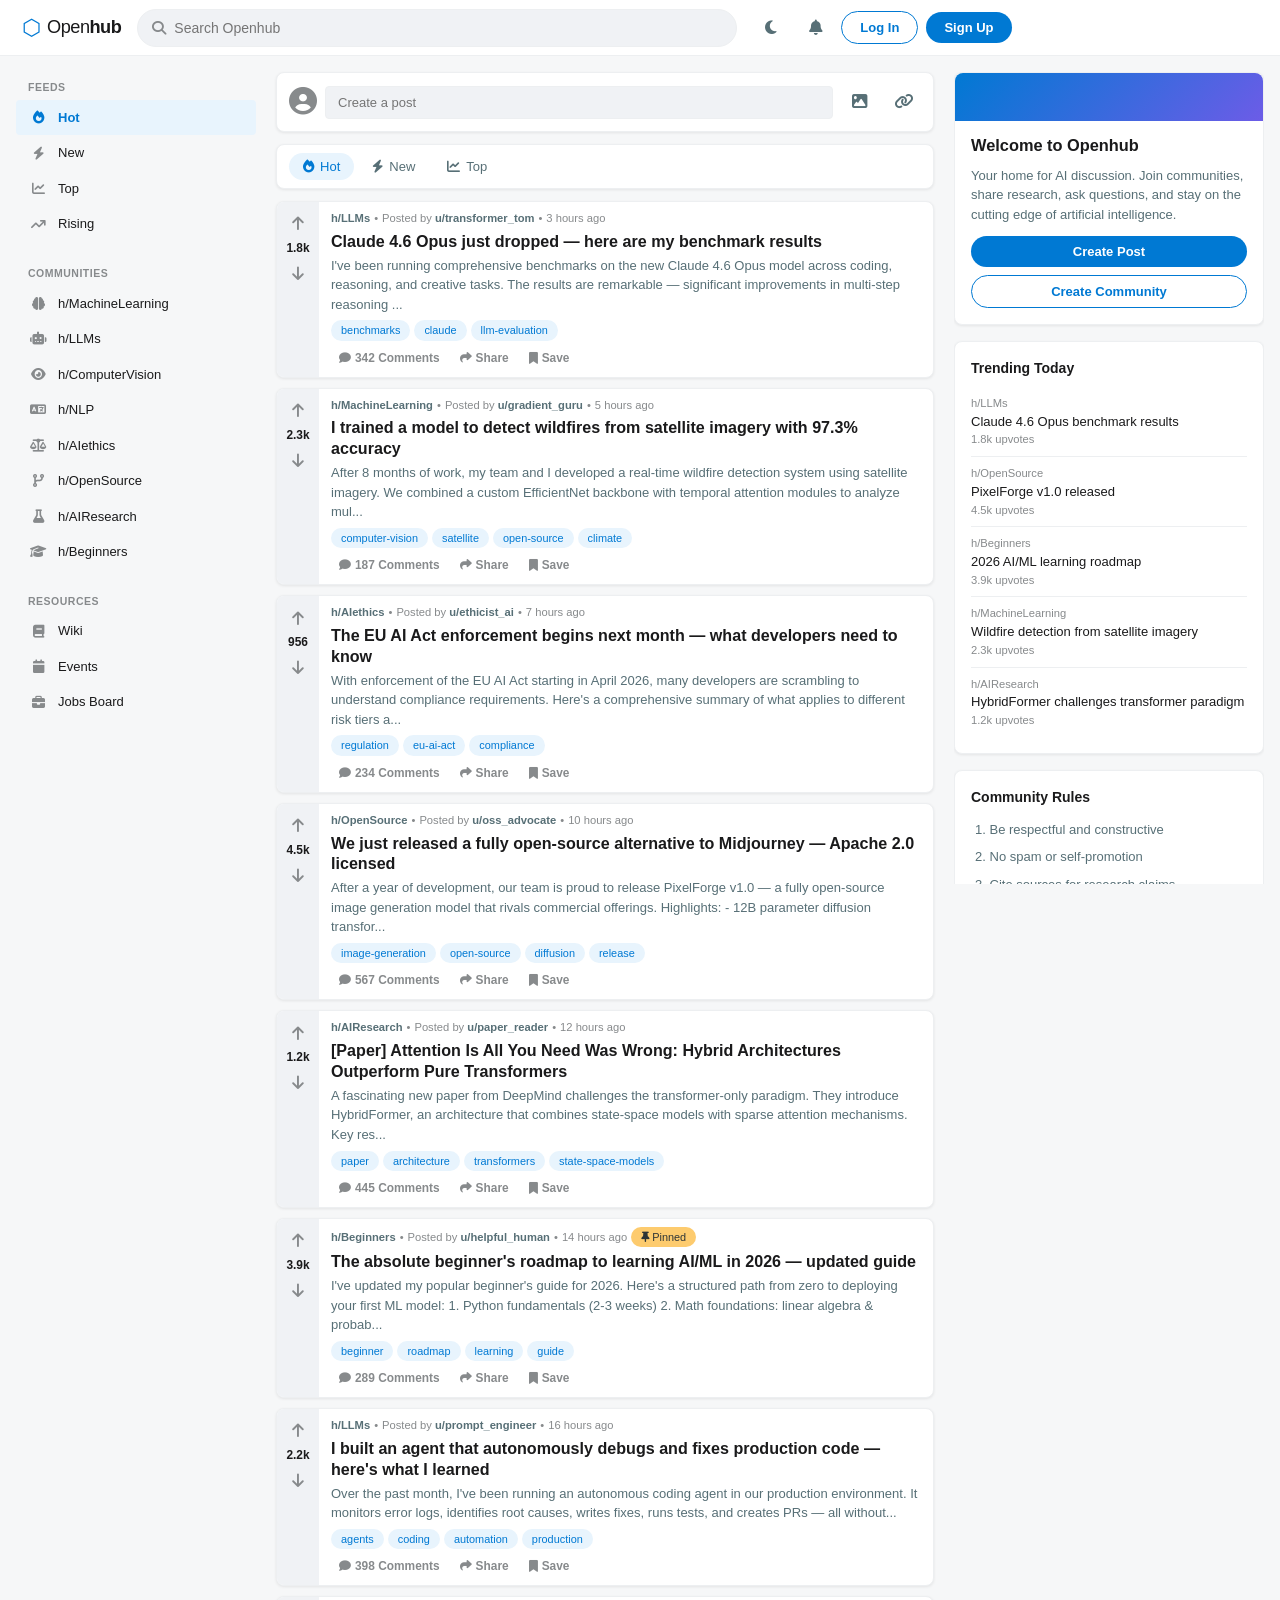
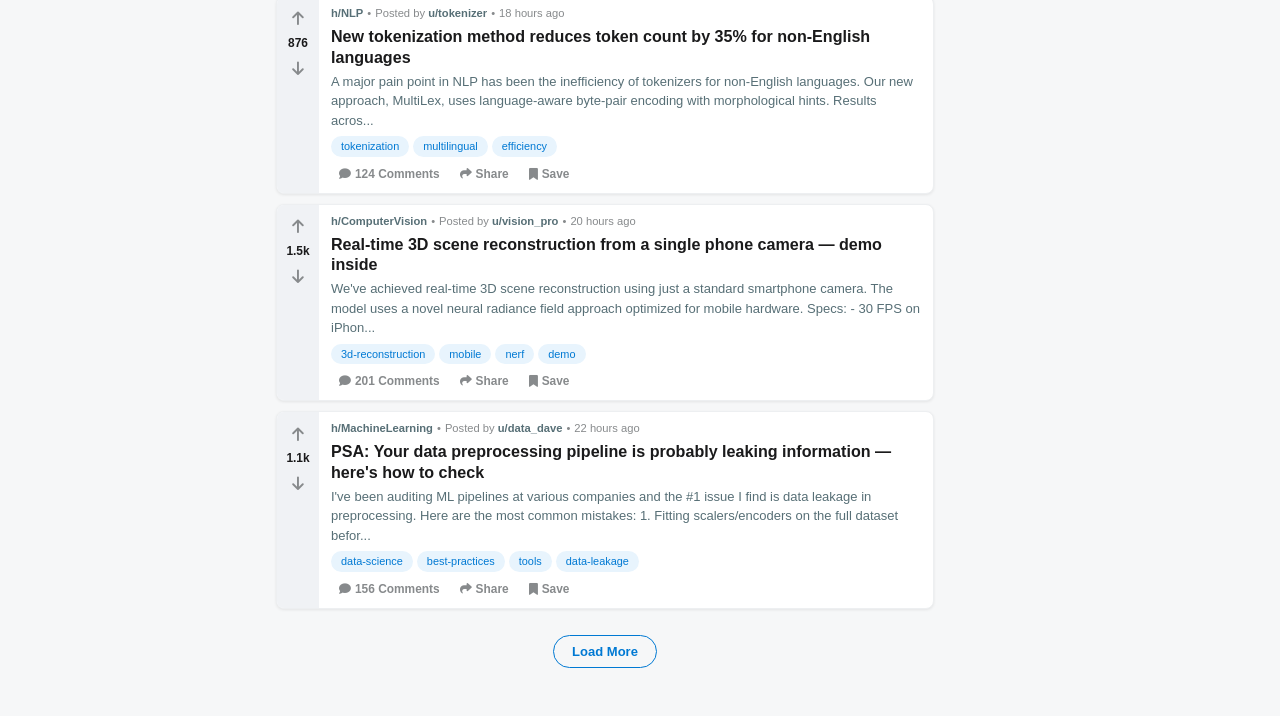
==== index.html @ ea6455d4 "Build Openhub — a Reddit-style AI community website Create a full-featured community platform with: " ====
<!DOCTYPE html>
<html lang="en">
<head>
  <meta charset="UTF-8">
  <meta name="viewport" content="width=device-width, initial-scale=1.0">
  <title>Openhub — The AI Community</title>
  <link rel="stylesheet" href="css/style.css">
  <link rel="stylesheet" href="https://cdnjs.cloudflare.com/ajax/libs/font-awesome/6.5.0/css/all.min.css">
</head>
<body>

  <!-- ============ HEADER / NAVBAR ============ -->
  <header class="navbar">
    <div class="navbar-left">
      <a href="index.html" class="logo">
        <i class="fas fa-hub"></i>
        <span class="logo-icon">⬡</span>
        <span class="logo-text">Open<strong>hub</strong></span>
      </a>
    </div>
    <div class="navbar-center">
      <div class="search-bar">
        <i class="fas fa-search"></i>
        <input type="text" id="search-input" placeholder="Search Openhub" autocomplete="off">
      </div>
    </div>
    <div class="navbar-right">
      <button class="icon-btn" id="theme-toggle" title="Toggle dark mode"><i class="fas fa-moon"></i></button>
      <button class="icon-btn" title="Notifications"><i class="fas fa-bell"></i></button>
      <button class="btn btn-outline" id="login-btn">Log In</button>
      <button class="btn btn-primary" id="signup-btn">Sign Up</button>
    </div>
    <button class="mobile-menu-btn" id="mobile-menu-btn"><i class="fas fa-bars"></i></button>
  </header>

  <!-- ============ MAIN LAYOUT ============ -->
  <main class="container">

    <!-- LEFT SIDEBAR -->
    <aside class="sidebar sidebar-left" id="sidebar-left">
      <nav class="sidebar-nav">
        <h4 class="sidebar-heading">Feeds</h4>
        <a href="#" class="sidebar-link active"><i class="fas fa-fire"></i> Hot</a>
        <a href="#" class="sidebar-link"><i class="fas fa-bolt"></i> New</a>
        <a href="#" class="sidebar-link"><i class="fas fa-chart-line"></i> Top</a>
        <a href="#" class="sidebar-link"><i class="fas fa-arrow-trend-up"></i> Rising</a>
      </nav>
      <nav class="sidebar-nav">
        <h4 class="sidebar-heading">Communities</h4>
        <a href="community.html?c=machinelearning" class="sidebar-link"><i class="fas fa-brain"></i> h/MachineLearning</a>
        <a href="community.html?c=llms" class="sidebar-link"><i class="fas fa-robot"></i> h/LLMs</a>
        <a href="community.html?c=computervision" class="sidebar-link"><i class="fas fa-eye"></i> h/ComputerVision</a>
        <a href="community.html?c=nlp" class="sidebar-link"><i class="fas fa-language"></i> h/NLP</a>
        <a href="community.html?c=ethics" class="sidebar-link"><i class="fas fa-scale-balanced"></i> h/AIethics</a>
        <a href="community.html?c=opensource" class="sidebar-link"><i class="fas fa-code-branch"></i> h/OpenSource</a>
        <a href="community.html?c=research" class="sidebar-link"><i class="fas fa-flask"></i> h/AIResearch</a>
        <a href="community.html?c=beginners" class="sidebar-link"><i class="fas fa-graduation-cap"></i> h/Beginners</a>
      </nav>
      <nav class="sidebar-nav">
        <h4 class="sidebar-heading">Resources</h4>
        <a href="#" class="sidebar-link"><i class="fas fa-book"></i> Wiki</a>
        <a href="#" class="sidebar-link"><i class="fas fa-calendar"></i> Events</a>
        <a href="#" class="sidebar-link"><i class="fas fa-briefcase"></i> Jobs Board</a>
      </nav>
    </aside>

    <!-- FEED -->
    <section class="feed" id="feed">

      <!-- Create Post Box -->
      <div class="create-post-box">
        <div class="create-post-avatar"><i class="fas fa-user-circle"></i></div>
        <input type="text" class="create-post-input" id="create-post-trigger" placeholder="Create a post" readonly>
        <button class="icon-btn"><i class="fas fa-image"></i></button>
        <button class="icon-btn"><i class="fas fa-link"></i></button>
      </div>

      <!-- Sort Bar -->
      <div class="sort-bar">
        <button class="sort-btn active" data-sort="hot"><i class="fas fa-fire"></i> Hot</button>
        <button class="sort-btn" data-sort="new"><i class="fas fa-bolt"></i> New</button>
        <button class="sort-btn" data-sort="top"><i class="fas fa-chart-line"></i> Top</button>
      </div>

      <!-- Posts are injected here by JS -->
      <div id="posts-container"></div>

      <div class="load-more">
        <button class="btn btn-outline" id="load-more-btn">Load More</button>
      </div>
    </section>

    <!-- RIGHT SIDEBAR -->
    <aside class="sidebar sidebar-right">
      <div class="card">
        <div class="card-banner"></div>
        <h3>Welcome to Openhub</h3>
        <p>Your home for AI discussion. Join communities, share research, ask questions, and stay on the cutting edge of artificial intelligence.</p>
        <button class="btn btn-primary btn-block" id="create-post-btn">Create Post</button>
        <button class="btn btn-outline btn-block" id="create-community-btn">Create Community</button>
      </div>
      <div class="card">
        <h4>Trending Today</h4>
        <ul class="trending-list" id="trending-list"></ul>
      </div>
      <div class="card">
        <h4>Community Rules</h4>
        <ol class="rules-list">
          <li>Be respectful and constructive</li>
          <li>No spam or self-promotion</li>
          <li>Cite sources for research claims</li>
          <li>Use appropriate flair/tags</li>
          <li>No misinformation</li>
        </ol>
      </div>
      <div class="footer-links">
        <a href="#">About</a><a href="#">Terms</a><a href="#">Privacy</a><a href="#">Contact</a>
        <p>&copy; 2026 Openhub</p>
      </div>
    </aside>
  </main>

  <!-- ============ CREATE POST MODAL ============ -->
  <div class="modal-overlay" id="modal-overlay">
    <div class="modal" id="create-post-modal">
      <div class="modal-header">
        <h3>Create a Post</h3>
        <button class="icon-btn modal-close" id="modal-close"><i class="fas fa-times"></i></button>
      </div>
      <div class="modal-body">
        <select id="post-community" class="input">
          <option value="">Choose a community</option>
          <option value="h/MachineLearning">h/MachineLearning</option>
          <option value="h/LLMs">h/LLMs</option>
          <option value="h/ComputerVision">h/ComputerVision</option>
          <option value="h/NLP">h/NLP</option>
          <option value="h/AIethics">h/AIethics</option>
          <option value="h/OpenSource">h/OpenSource</option>
          <option value="h/AIResearch">h/AIResearch</option>
          <option value="h/Beginners">h/Beginners</option>
        </select>
        <div class="post-type-tabs">
          <button class="tab active" data-type="text"><i class="fas fa-align-left"></i> Text</button>
          <button class="tab" data-type="link"><i class="fas fa-link"></i> Link</button>
          <button class="tab" data-type="image"><i class="fas fa-image"></i> Image</button>
        </div>
        <input type="text" class="input" id="post-title" placeholder="Title" maxlength="300">
        <textarea class="input textarea" id="post-body" placeholder="What's on your mind?"></textarea>
        <input type="text" class="input hidden" id="post-link" placeholder="URL">
        <input type="text" class="input" id="post-tags" placeholder="Tags (comma separated)">
      </div>
      <div class="modal-footer">
        <button class="btn btn-outline" id="modal-cancel">Cancel</button>
        <button class="btn btn-primary" id="modal-submit">Post</button>
      </div>
    </div>
  </div>

  <!-- ============ AUTH MODAL ============ -->
  <div class="modal-overlay" id="auth-overlay">
    <div class="modal modal-sm" id="auth-modal">
      <div class="modal-header">
        <h3 id="auth-title">Log In</h3>
        <button class="icon-btn modal-close" id="auth-close"><i class="fas fa-times"></i></button>
      </div>
      <div class="modal-body">
        <input type="text" class="input" id="auth-username" placeholder="Username">
        <input type="password" class="input" id="auth-password" placeholder="Password">
        <input type="email" class="input hidden" id="auth-email" placeholder="Email">
      </div>
      <div class="modal-footer">
        <button class="btn btn-primary btn-block" id="auth-submit">Log In</button>
        <p class="auth-switch">Don't have an account? <a href="#" id="auth-toggle">Sign Up</a></p>
      </div>
    </div>
  </div>

  <script src="js/data.js"></script>
  <script src="js/app.js"></script>
</body>
</html>
---- css/style.css ----
/* ===== CSS VARIABLES / THEME ===== */
:root {
  --bg-primary: #f6f7f8;
  --bg-secondary: #ffffff;
  --bg-tertiary: #f0f2f5;
  --text-primary: #1a1a1b;
  --text-secondary: #576f76;
  --text-muted: #878a8c;
  --border-color: #ccc;
  --border-light: #edeff1;
  --accent: #0079d3;
  --accent-hover: #005fa3;
  --accent-light: #e8f4fd;
  --upvote: #ff4500;
  --downvote: #7193ff;
  --card-shadow: 0 1px 3px rgba(0,0,0,0.08);
  --radius: 8px;
  --radius-sm: 4px;
  --navbar-height: 56px;
  --sidebar-width: 240px;
  --font: -apple-system, BlinkMacSystemFont, 'Segoe UI', Roboto, Oxygen, sans-serif;
}

[data-theme="dark"] {
  --bg-primary: #1a1a1b;
  --bg-secondary: #272729;
  --bg-tertiary: #333;
  --text-primary: #d7dadc;
  --text-secondary: #818384;
  --text-muted: #6a6d6f;
  --border-color: #474748;
  --border-light: #343536;
  --accent: #4fbcff;
  --accent-hover: #3aa8f0;
  --accent-light: #1a3a4f;
  --card-shadow: 0 1px 3px rgba(0,0,0,0.3);
}

/* ===== RESET & BASE ===== */
*, *::before, *::after { box-sizing: border-box; margin: 0; padding: 0; }

html { font-size: 14px; scroll-behavior: smooth; }

body {
  font-family: var(--font);
  background: var(--bg-primary);
  color: var(--text-primary);
  line-height: 1.5;
  min-height: 100vh;
}

a { color: var(--accent); text-decoration: none; }
a:hover { text-decoration: underline; }

ul, ol { list-style-position: inside; }
img { max-width: 100%; }

.hidden { display: none !important; }

/* ===== NAVBAR ===== */
.navbar {
  position: fixed;
  top: 0;
  left: 0;
  right: 0;
  height: var(--navbar-height);
  background: var(--bg-secondary);
  border-bottom: 1px solid var(--border-light);
  display: flex;
  align-items: center;
  padding: 0 16px;
  gap: 16px;
  z-index: 100;
}

.navbar-left { flex-shrink: 0; }

.logo {
  display: flex;
  align-items: center;
  gap: 6px;
  font-size: 1.3rem;
  color: var(--text-primary);
  text-decoration: none;
}
.logo:hover { text-decoration: none; }
.logo-icon { font-size: 1.6rem; color: var(--accent); }
.logo-text { letter-spacing: -0.5px; }

.navbar-center { flex: 1; max-width: 600px; }

.search-bar {
  display: flex;
  align-items: center;
  background: var(--bg-tertiary);
  border: 1px solid var(--border-light);
  border-radius: 20px;
  padding: 0 14px;
  height: 38px;
  transition: border-color 0.2s;
}
.search-bar:focus-within { border-color: var(--accent); }
.search-bar i { color: var(--text-muted); margin-right: 8px; }
.search-bar input {
  flex: 1;
  border: none;
  background: transparent;
  font-size: 1rem;
  color: var(--text-primary);
  outline: none;
}

.navbar-right {
  display: flex;
  align-items: center;
  gap: 8px;
  flex-shrink: 0;
}

.mobile-menu-btn {
  display: none;
  background: none;
  border: none;
  font-size: 1.4rem;
  color: var(--text-primary);
  cursor: pointer;
}

/* ===== BUTTONS ===== */
.btn {
  display: inline-flex;
  align-items: center;
  justify-content: center;
  gap: 6px;
  padding: 8px 18px;
  border-radius: 20px;
  font-size: 0.93rem;
  font-weight: 600;
  cursor: pointer;
  border: none;
  transition: all 0.15s;
}
.btn-primary { background: var(--accent); color: #fff; }
.btn-primary:hover { background: var(--accent-hover); }
.btn-outline {
  background: transparent;
  color: var(--accent);
  border: 1px solid var(--accent);
}
.btn-outline:hover { background: var(--accent-light); }
.btn-block { width: 100%; margin-top: 8px; }

.icon-btn {
  width: 36px;
  height: 36px;
  border-radius: 50%;
  border: none;
  background: transparent;
  color: var(--text-secondary);
  font-size: 1.1rem;
  cursor: pointer;
  display: inline-flex;
  align-items: center;
  justify-content: center;
  transition: background 0.15s;
}
.icon-btn:hover { background: var(--bg-tertiary); }

/* ===== LAYOUT ===== */
.container {
  display: grid;
  grid-template-columns: var(--sidebar-width) 1fr 310px;
  gap: 20px;
  max-width: 1280px;
  margin: calc(var(--navbar-height) + 16px) auto 32px;
  padding: 0 16px;
}

.container-post {
  grid-template-columns: 1fr 310px;
}

/* ===== SIDEBAR ===== */
.sidebar {
  position: sticky;
  top: calc(var(--navbar-height) + 16px);
  height: fit-content;
  max-height: calc(100vh - var(--navbar-height) - 32px);
  overflow-y: auto;
}

.sidebar-nav { margin-bottom: 16px; }
.sidebar-heading {
  font-size: 0.75rem;
  text-transform: uppercase;
  letter-spacing: 0.5px;
  color: var(--text-muted);
  padding: 8px 12px 4px;
}

.sidebar-link {
  display: flex;
  align-items: center;
  gap: 10px;
  padding: 8px 12px;
  color: var(--text-primary);
  border-radius: var(--radius-sm);
  font-size: 0.93rem;
  transition: background 0.15s;
}
.sidebar-link:hover { background: var(--bg-tertiary); text-decoration: none; }
.sidebar-link.active { background: var(--accent-light); color: var(--accent); font-weight: 600; }
.sidebar-link i { width: 20px; text-align: center; color: var(--text-muted); }
.sidebar-link.active i { color: var(--accent); }

/* ===== CARDS ===== */
.card {
  background: var(--bg-secondary);
  border: 1px solid var(--border-light);
  border-radius: var(--radius);
  padding: 16px;
  margin-bottom: 16px;
  box-shadow: var(--card-shadow);
}
.card h3, .card h4 { margin-bottom: 8px; }
.card p { color: var(--text-secondary); font-size: 0.93rem; margin-bottom: 4px; }

.card-banner {
  height: 48px;
  background: linear-gradient(135deg, var(--accent), #6c5ce7);
  border-radius: var(--radius) var(--radius) 0 0;
  margin: -16px -16px 12px;
}

/* ===== TRENDING ===== */
.trending-list { list-style: none; }
.trending-list li {
  padding: 8px 0;
  border-bottom: 1px solid var(--border-light);
  font-size: 0.93rem;
}
.trending-list li:last-child { border-bottom: none; }
.trending-list .trending-community { font-size: 0.8rem; color: var(--text-muted); }
.trending-list .trending-title { color: var(--text-primary); font-weight: 500; }

/* ===== RULES ===== */
.rules-list { padding-left: 4px; }
.rules-list li { padding: 4px 0; font-size: 0.93rem; color: var(--text-secondary); }

/* ===== FOOTER LINKS ===== */
.footer-links { text-align: center; padding: 12px; }
.footer-links a {
  color: var(--text-muted);
  font-size: 0.8rem;
  margin: 0 6px;
}
.footer-links p { color: var(--text-muted); font-size: 0.75rem; margin-top: 8px; }

/* ===== CREATE POST BOX ===== */
.create-post-box {
  display: flex;
  align-items: center;
  gap: 8px;
  background: var(--bg-secondary);
  border: 1px solid var(--border-light);
  border-radius: var(--radius);
  padding: 8px 12px;
  margin-bottom: 12px;
  box-shadow: var(--card-shadow);
}
.create-post-avatar { font-size: 2rem; color: var(--text-muted); }
.create-post-input {
  flex: 1;
  border: 1px solid var(--border-light);
  border-radius: var(--radius-sm);
  padding: 8px 12px;
  font-size: 0.93rem;
  background: var(--bg-tertiary);
  color: var(--text-primary);
  cursor: pointer;
  outline: none;
}
.create-post-input:hover { border-color: var(--accent); }

/* ===== SORT BAR ===== */
.sort-bar {
  display: flex;
  gap: 4px;
  background: var(--bg-secondary);
  border: 1px solid var(--border-light);
  border-radius: var(--radius);
  padding: 8px 12px;
  margin-bottom: 12px;
  box-shadow: var(--card-shadow);
}
.sort-btn {
  padding: 6px 14px;
  border-radius: 20px;
  border: none;
  background: transparent;
  color: var(--text-secondary);
  font-size: 0.93rem;
  font-weight: 500;
  cursor: pointer;
  display: flex;
  align-items: center;
  gap: 6px;
  transition: all 0.15s;
}
.sort-btn:hover { background: var(--bg-tertiary); }
.sort-btn.active { background: var(--accent-light); color: var(--accent); }

/* ===== POST CARD ===== */
.post-card {
  display: flex;
  background: var(--bg-secondary);
  border: 1px solid var(--border-light);
  border-radius: var(--radius);
  margin-bottom: 10px;
  box-shadow: var(--card-shadow);
  transition: border-color 0.15s;
  overflow: hidden;
}
.post-card:hover { border-color: var(--text-muted); }

.vote-column {
  display: flex;
  flex-direction: column;
  align-items: center;
  padding: 8px 4px;
  background: var(--bg-tertiary);
  min-width: 42px;
  gap: 2px;
}
.vote-btn {
  width: 28px;
  height: 28px;
  border-radius: 4px;
  border: none;
  background: transparent;
  color: var(--text-muted);
  font-size: 1.1rem;
  cursor: pointer;
  display: flex;
  align-items: center;
  justify-content: center;
  transition: all 0.15s;
}
.vote-btn:hover { background: var(--bg-secondary); }
.vote-btn.upvoted { color: var(--upvote); }
.vote-btn.downvoted { color: var(--downvote); }
.vote-count { font-size: 0.85rem; font-weight: 700; }

.post-content {
  flex: 1;
  padding: 8px 12px;
  min-width: 0;
}

.post-meta {
  display: flex;
  align-items: center;
  gap: 4px;
  font-size: 0.8rem;
  color: var(--text-muted);
  flex-wrap: wrap;
}
.post-meta a { color: var(--text-secondary); font-weight: 600; }
.post-meta a:hover { text-decoration: underline; }

.post-title {
  font-size: 1.15rem;
  font-weight: 600;
  margin: 4px 0;
  color: var(--text-primary);
  line-height: 1.3;
}
.post-title a { color: inherit; }
.post-title a:hover { color: var(--accent); text-decoration: none; }

.post-body-preview {
  font-size: 0.93rem;
  color: var(--text-secondary);
  max-height: 4.5em;
  overflow: hidden;
  margin-bottom: 4px;
}

.post-tags { display: flex; gap: 4px; flex-wrap: wrap; margin: 6px 0; }
.tag {
  background: var(--accent-light);
  color: var(--accent);
  padding: 2px 10px;
  border-radius: 12px;
  font-size: 0.78rem;
  font-weight: 500;
}

.post-actions {
  display: flex;
  gap: 4px;
  margin-top: 4px;
}
.action-btn {
  display: flex;
  align-items: center;
  gap: 4px;
  padding: 4px 8px;
  border-radius: var(--radius-sm);
  border: none;
  background: transparent;
  color: var(--text-muted);
  font-size: 0.85rem;
  font-weight: 600;
  cursor: pointer;
  transition: background 0.15s;
}
.action-btn:hover { background: var(--bg-tertiary); }

/* ===== COMMUNITY BANNER ===== */
.community-banner {
  border-radius: var(--radius);
  overflow: hidden;
  margin-bottom: 12px;
  background: var(--bg-secondary);
  border: 1px solid var(--border-light);
}
.community-banner-bg {
  height: 80px;
  background: linear-gradient(135deg, #0079d3, #6c5ce7, #e84393);
}
.community-banner-info {
  display: flex;
  align-items: center;
  gap: 16px;
  padding: 12px 16px;
}
.community-icon {
  width: 64px;
  height: 64px;
  border-radius: 50%;
  background: var(--accent);
  color: #fff;
  display: flex;
  align-items: center;
  justify-content: center;
  font-size: 1.8rem;
  margin-top: -32px;
  border: 4px solid var(--bg-secondary);
}
.community-banner-info h1 { font-size: 1.5rem; }
.community-banner-info p { color: var(--text-muted); font-size: 0.93rem; }

.community-stats {
  display: flex;
  gap: 24px;
  margin: 12px 0 8px;
}
.stat { text-align: center; }
.stat strong { display: block; font-size: 1.1rem; }
.stat span { font-size: 0.8rem; color: var(--text-muted); }
.community-created { font-size: 0.8rem; color: var(--text-muted); margin-top: 8px; }

.mod-list { list-style: none; }
.mod-list li {
  padding: 4px 0;
  font-size: 0.93rem;
  color: var(--text-secondary);
  display: flex;
  align-items: center;
  gap: 6px;
}
.mod-list i { color: var(--accent); font-size: 0.8rem; }

/* ===== POST DETAIL ===== */
.post-detail {
  background: var(--bg-secondary);
  border: 1px solid var(--border-light);
  border-radius: var(--radius);
  padding: 16px;
  margin-bottom: 16px;
  box-shadow: var(--card-shadow);
}
.post-detail .post-title { font-size: 1.5rem; margin: 8px 0; }
.post-detail .post-body-full {
  font-size: 1rem;
  color: var(--text-primary);
  line-height: 1.7;
  margin: 12px 0;
}
.post-detail .vote-row {
  display: flex;
  align-items: center;
  gap: 8px;
  margin: 12px 0;
}

/* ===== COMMENTS ===== */
.comments-section {
  background: var(--bg-secondary);
  border: 1px solid var(--border-light);
  border-radius: var(--radius);
  padding: 16px;
  box-shadow: var(--card-shadow);
}
.comments-section h3 { margin-bottom: 12px; }

.comment-form { margin-bottom: 16px; }
.comment-form textarea { width: 100%; min-height: 80px; margin-bottom: 8px; }
.comment-sort {
  display: flex;
  align-items: center;
  gap: 8px;
  margin-bottom: 16px;
  font-size: 0.85rem;
  color: var(--text-muted);
}

.comment {
  border-left: 2px solid var(--border-light);
  padding-left: 16px;
  margin-bottom: 16px;
  margin-left: 0;
}
.comment.nested { margin-left: 20px; }

.comment-header {
  display: flex;
  align-items: center;
  gap: 8px;
  font-size: 0.85rem;
  margin-bottom: 4px;
}
.comment-author { font-weight: 600; color: var(--text-primary); }
.comment-time { color: var(--text-muted); }
.comment-body { font-size: 0.93rem; margin-bottom: 6px; color: var(--text-primary); }
.comment-actions {
  display: flex;
  gap: 12px;
  font-size: 0.8rem;
}
.comment-actions button {
  background: none;
  border: none;
  color: var(--text-muted);
  cursor: pointer;
  font-weight: 600;
  font-size: 0.8rem;
}
.comment-actions button:hover { color: var(--accent); }

/* ===== INPUTS ===== */
.input {
  width: 100%;
  padding: 10px 12px;
  border: 1px solid var(--border-light);
  border-radius: var(--radius-sm);
  font-size: 0.93rem;
  background: var(--bg-tertiary);
  color: var(--text-primary);
  outline: none;
  margin-bottom: 10px;
  transition: border-color 0.2s;
  font-family: var(--font);
}
.input:focus { border-color: var(--accent); }
.input-sm { width: auto; padding: 4px 8px; margin-bottom: 0; }
.textarea { min-height: 100px; resize: vertical; }

select.input { cursor: pointer; }

/* ===== MODAL ===== */
.modal-overlay {
  position: fixed;
  inset: 0;
  background: rgba(0,0,0,0.5);
  display: none;
  align-items: center;
  justify-content: center;
  z-index: 200;
}
.modal-overlay.active { display: flex; }

.modal {
  background: var(--bg-secondary);
  border-radius: var(--radius);
  width: 100%;
  max-width: 580px;
  max-height: 90vh;
  overflow-y: auto;
  box-shadow: 0 8px 32px rgba(0,0,0,0.2);
}
.modal-sm { max-width: 400px; }

.modal-header {
  display: flex;
  align-items: center;
  justify-content: space-between;
  padding: 16px 20px;
  border-bottom: 1px solid var(--border-light);
}
.modal-body { padding: 20px; }
.modal-footer {
  padding: 12px 20px;
  border-top: 1px solid var(--border-light);
  display: flex;
  align-items: center;
  justify-content: flex-end;
  gap: 8px;
  flex-wrap: wrap;
}

.auth-switch { font-size: 0.85rem; color: var(--text-muted); width: 100%; text-align: center; margin-top: 8px; }

/* POST TYPE TABS */
.post-type-tabs {
  display: flex;
  border: 1px solid var(--border-light);
  border-radius: var(--radius-sm);
  overflow: hidden;
  margin-bottom: 10px;
}
.tab {
  flex: 1;
  padding: 10px;
  border: none;
  background: var(--bg-tertiary);
  color: var(--text-secondary);
  font-size: 0.93rem;
  font-weight: 500;
  cursor: pointer;
  display: flex;
  align-items: center;
  justify-content: center;
  gap: 6px;
  transition: all 0.15s;
}
.tab:hover { background: var(--bg-primary); }
.tab.active { background: var(--bg-secondary); color: var(--accent); border-bottom: 2px solid var(--accent); }

/* ===== LOAD MORE ===== */
.load-more { text-align: center; padding: 16px 0; }

/* ===== RESPONSIVE ===== */
@media (max-width: 1024px) {
  .container { grid-template-columns: 1fr 280px; }
  .sidebar-left { display: none; }
  .sidebar-left.open { display: block; position: fixed; top: var(--navbar-height); left: 0; width: var(--sidebar-width); background: var(--bg-secondary); z-index: 90; height: calc(100vh - var(--navbar-height)); padding: 16px; border-right: 1px solid var(--border-light); box-shadow: 4px 0 10px rgba(0,0,0,0.1); }
}

@media (max-width: 768px) {
  .container { grid-template-columns: 1fr; }
  .container-post { grid-template-columns: 1fr; }
  .sidebar-right { display: none; }
  .navbar-right { display: none; }
  .mobile-menu-btn { display: block; margin-left: auto; }
  .navbar-center { display: none; }
}

@media (max-width: 480px) {
  .post-card { border-radius: 0; margin-left: -16px; margin-right: -16px; }
  .post-title { font-size: 1rem; }
}
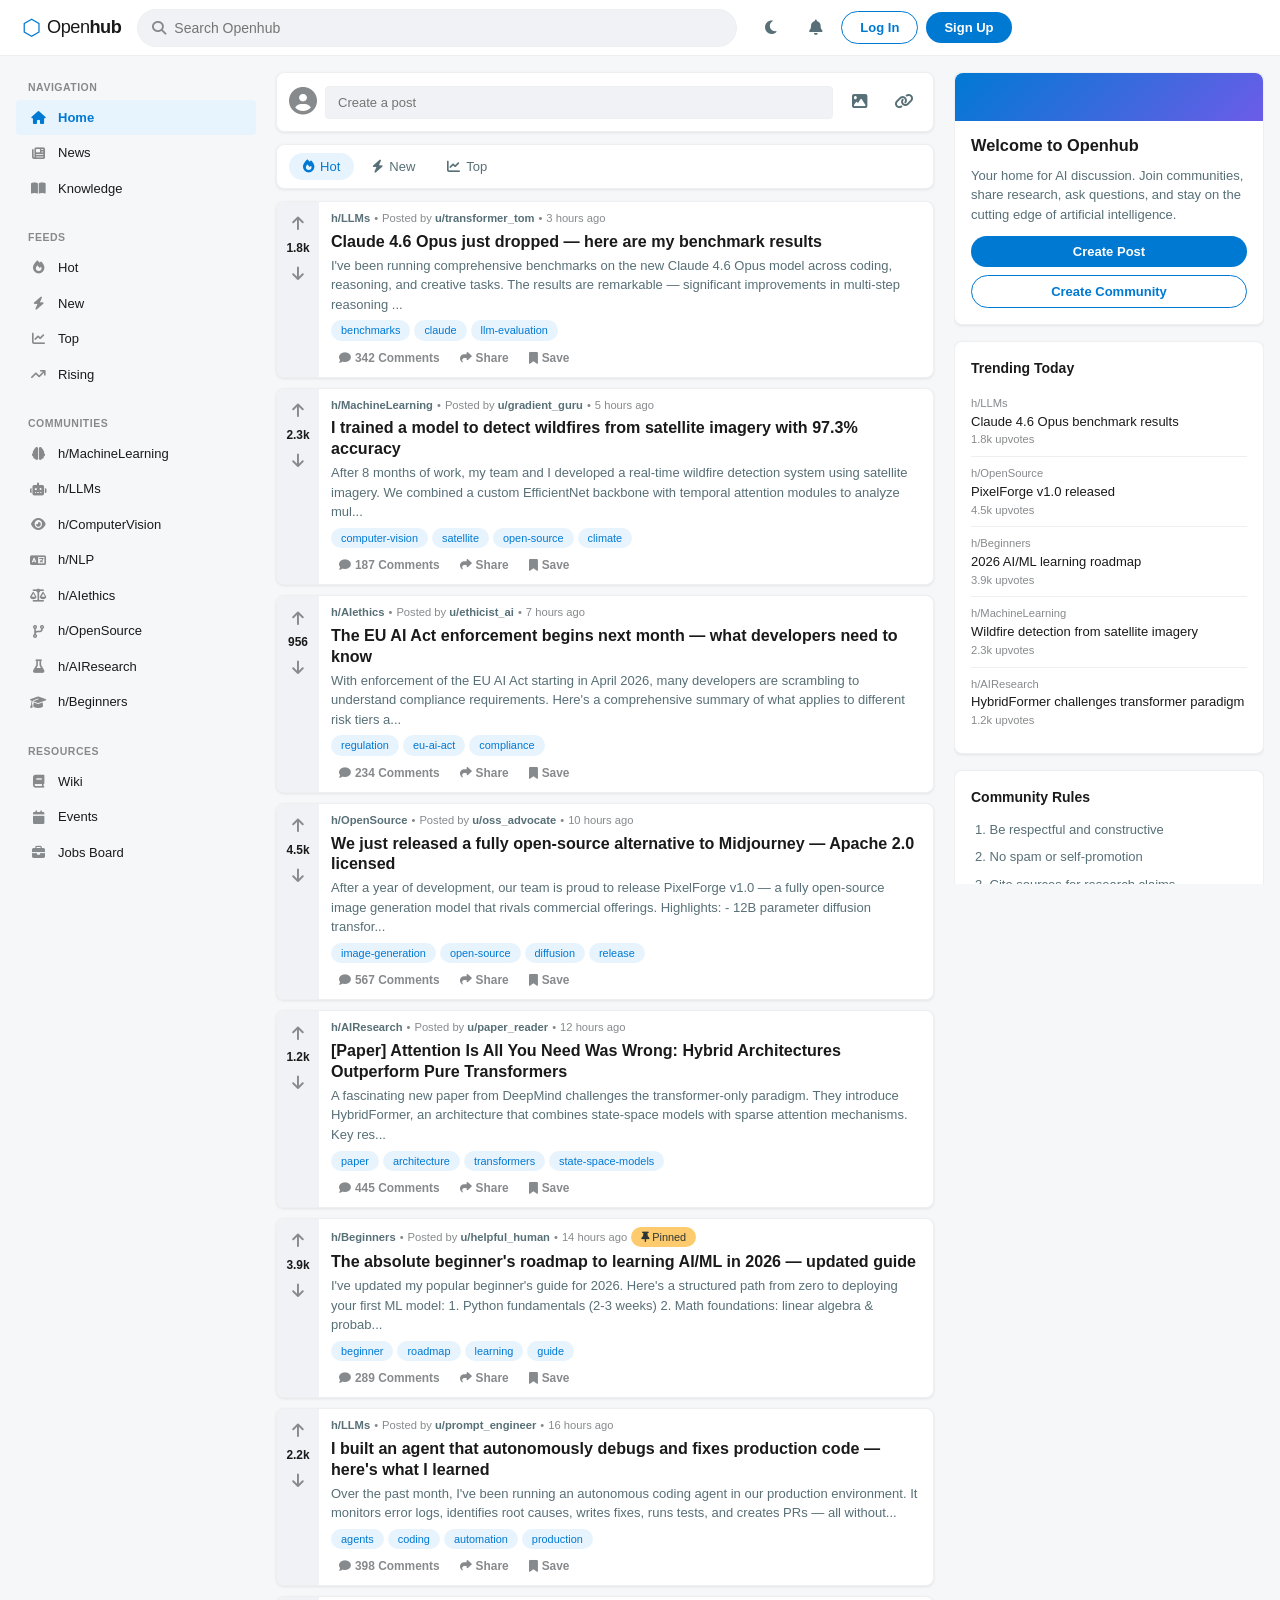
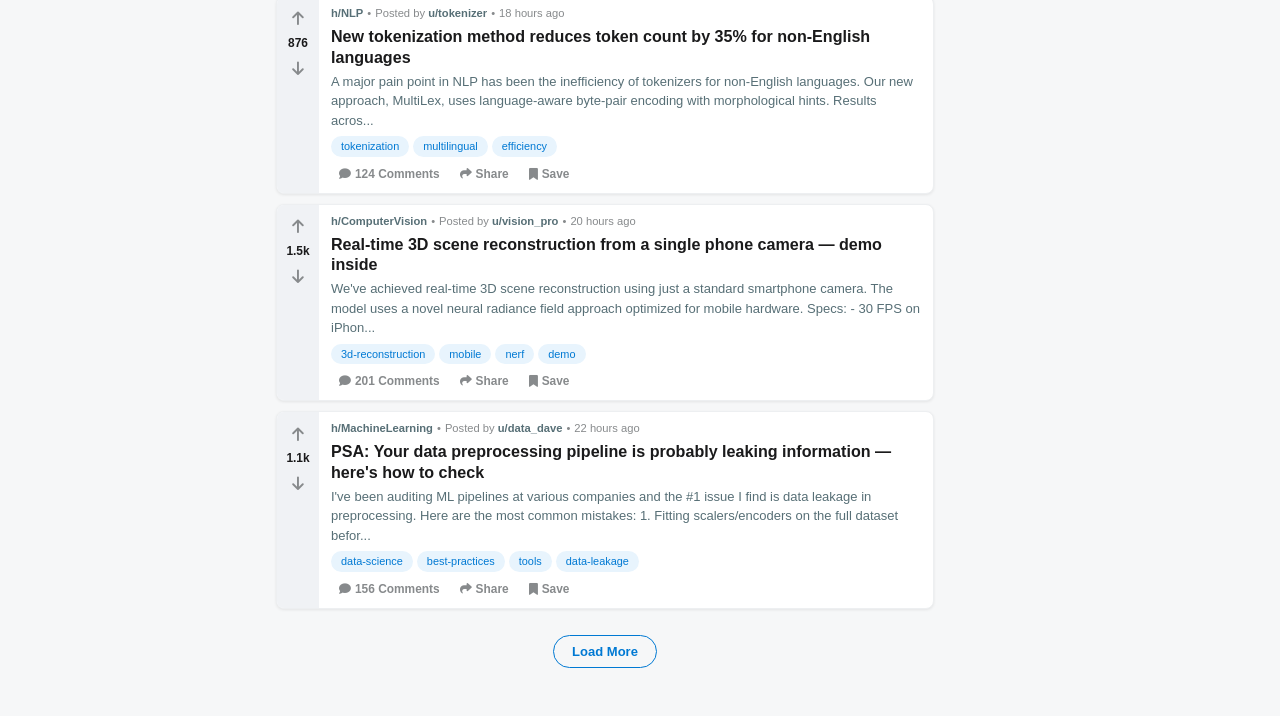
==== commit e3ed94cb: "Add News and Knowledge sections with community discussion News section: - AI news articles and inter" ====
--- a/index.html
+++ b/index.html
@@ -39,8 +39,14 @@
     <!-- LEFT SIDEBAR -->
     <aside class="sidebar sidebar-left" id="sidebar-left">
       <nav class="sidebar-nav">
+        <h4 class="sidebar-heading">Navigation</h4>
+        <a href="index.html" class="sidebar-link active"><i class="fas fa-home"></i> Home</a>
+        <a href="news.html" class="sidebar-link"><i class="fas fa-newspaper"></i> News</a>
+        <a href="knowledge.html" class="sidebar-link"><i class="fas fa-book-open"></i> Knowledge</a>
+      </nav>
+      <nav class="sidebar-nav">
         <h4 class="sidebar-heading">Feeds</h4>
-        <a href="#" class="sidebar-link active"><i class="fas fa-fire"></i> Hot</a>
+        <a href="#" class="sidebar-link"><i class="fas fa-fire"></i> Hot</a>
         <a href="#" class="sidebar-link"><i class="fas fa-bolt"></i> New</a>
         <a href="#" class="sidebar-link"><i class="fas fa-chart-line"></i> Top</a>
         <a href="#" class="sidebar-link"><i class="fas fa-arrow-trend-up"></i> Rising</a>
--- a/css/style.css
+++ b/css/style.css
@@ -641,6 +641,397 @@
 /* ===== LOAD MORE ===== */
 .load-more { text-align: center; padding: 16px 0; }
 
+/* ===== PAGE HEADER ===== */
+.page-header {
+  display: flex;
+  align-items: center;
+  gap: 16px;
+  background: var(--bg-secondary);
+  border: 1px solid var(--border-light);
+  border-radius: var(--radius);
+  padding: 20px 24px;
+  margin-bottom: 12px;
+  box-shadow: var(--card-shadow);
+}
+.page-header-icon {
+  width: 56px;
+  height: 56px;
+  border-radius: 50%;
+  background: linear-gradient(135deg, var(--accent), #6c5ce7);
+  color: #fff;
+  display: flex;
+  align-items: center;
+  justify-content: center;
+  font-size: 1.6rem;
+  flex-shrink: 0;
+}
+.page-header h1 { font-size: 1.5rem; margin-bottom: 2px; }
+.page-header p { color: var(--text-muted); font-size: 0.93rem; margin: 0; }
+
+/* ===== SECTION TABS ===== */
+.section-tabs {
+  display: flex;
+  gap: 4px;
+  background: var(--bg-secondary);
+  border: 1px solid var(--border-light);
+  border-radius: var(--radius);
+  padding: 6px 8px;
+  margin-bottom: 12px;
+  box-shadow: var(--card-shadow);
+  overflow-x: auto;
+}
+.section-tab {
+  padding: 8px 16px;
+  border-radius: 20px;
+  border: none;
+  background: transparent;
+  color: var(--text-secondary);
+  font-size: 0.93rem;
+  font-weight: 500;
+  cursor: pointer;
+  display: flex;
+  align-items: center;
+  gap: 6px;
+  transition: all 0.15s;
+  white-space: nowrap;
+}
+.section-tab:hover { background: var(--bg-tertiary); }
+.section-tab.active { background: var(--accent-light); color: var(--accent); }
+
+/* ===== NEWS CARD ===== */
+.news-card {
+  background: var(--bg-secondary);
+  border: 1px solid var(--border-light);
+  border-radius: var(--radius);
+  margin-bottom: 10px;
+  box-shadow: var(--card-shadow);
+  transition: border-color 0.15s;
+  overflow: hidden;
+}
+.news-card:hover { border-color: var(--text-muted); }
+
+.news-card-inner {
+  display: flex;
+  gap: 0;
+}
+
+.news-vote-col {
+  display: flex;
+  flex-direction: column;
+  align-items: center;
+  padding: 8px 4px;
+  background: var(--bg-tertiary);
+  min-width: 42px;
+  gap: 2px;
+}
+
+.news-card-body {
+  flex: 1;
+  padding: 12px 16px;
+  min-width: 0;
+}
+
+.news-type-badge {
+  display: inline-flex;
+  align-items: center;
+  gap: 4px;
+  padding: 2px 10px;
+  border-radius: 12px;
+  font-size: 0.75rem;
+  font-weight: 600;
+  text-transform: uppercase;
+  letter-spacing: 0.5px;
+  margin-bottom: 6px;
+}
+.badge-interview { background: #6c5ce7; color: #fff; }
+.badge-news { background: #0984e3; color: #fff; }
+.badge-breaking { background: #d63031; color: #fff; }
+.badge-product { background: #00b894; color: #fff; }
+.badge-policy { background: #fdcb6e; color: #2d3436; }
+.badge-industry { background: #636e72; color: #fff; }
+
+.news-card-title {
+  font-size: 1.15rem;
+  font-weight: 600;
+  margin: 4px 0 6px;
+  line-height: 1.3;
+}
+.news-card-title a { color: var(--text-primary); }
+.news-card-title a:hover { color: var(--accent); text-decoration: none; }
+
+.news-source {
+  display: flex;
+  align-items: center;
+  gap: 6px;
+  font-size: 0.8rem;
+  color: var(--text-muted);
+  margin-bottom: 8px;
+}
+.news-source strong { color: var(--text-secondary); }
+
+.news-summary {
+  font-size: 0.93rem;
+  color: var(--text-secondary);
+  line-height: 1.6;
+  margin-bottom: 8px;
+  max-height: 4.5em;
+  overflow: hidden;
+  position: relative;
+}
+.news-summary.expanded { max-height: none; }
+
+.news-summary-toggle {
+  background: none;
+  border: none;
+  color: var(--accent);
+  font-size: 0.85rem;
+  font-weight: 600;
+  cursor: pointer;
+  padding: 0;
+  margin-bottom: 8px;
+}
+
+.news-video-link {
+  display: inline-flex;
+  align-items: center;
+  gap: 6px;
+  padding: 6px 14px;
+  background: #ff0000;
+  color: #fff;
+  border-radius: 20px;
+  font-size: 0.85rem;
+  font-weight: 600;
+  margin-bottom: 8px;
+  transition: opacity 0.15s;
+}
+.news-video-link:hover { opacity: 0.85; text-decoration: none; color: #fff; }
+
+.news-article-link {
+  display: inline-flex;
+  align-items: center;
+  gap: 6px;
+  padding: 6px 14px;
+  background: var(--accent);
+  color: #fff;
+  border-radius: 20px;
+  font-size: 0.85rem;
+  font-weight: 600;
+  margin-bottom: 8px;
+  transition: opacity 0.15s;
+}
+.news-article-link:hover { opacity: 0.85; text-decoration: none; color: #fff; }
+
+.news-card-footer {
+  display: flex;
+  align-items: center;
+  gap: 4px;
+  flex-wrap: wrap;
+}
+
+/* ===== PAPER CARD ===== */
+.paper-card {
+  background: var(--bg-secondary);
+  border: 1px solid var(--border-light);
+  border-radius: var(--radius);
+  margin-bottom: 10px;
+  box-shadow: var(--card-shadow);
+  transition: border-color 0.15s;
+  overflow: hidden;
+}
+.paper-card:hover { border-color: var(--text-muted); }
+
+.paper-card-inner {
+  display: flex;
+  gap: 0;
+}
+
+.paper-vote-col {
+  display: flex;
+  flex-direction: column;
+  align-items: center;
+  padding: 8px 4px;
+  background: var(--bg-tertiary);
+  min-width: 42px;
+  gap: 2px;
+}
+
+.paper-card-body {
+  flex: 1;
+  padding: 12px 16px;
+  min-width: 0;
+}
+
+.paper-venue-badge {
+  display: inline-flex;
+  align-items: center;
+  gap: 4px;
+  padding: 2px 10px;
+  border-radius: 12px;
+  font-size: 0.75rem;
+  font-weight: 600;
+  margin-bottom: 6px;
+  background: var(--accent-light);
+  color: var(--accent);
+}
+.paper-venue-badge.spotlight {
+  background: linear-gradient(135deg, #fdcb6e, #f39c12);
+  color: #2d3436;
+}
+
+.paper-card-title {
+  font-size: 1.1rem;
+  font-weight: 600;
+  margin: 4px 0 6px;
+  line-height: 1.3;
+}
+.paper-card-title a { color: var(--text-primary); }
+.paper-card-title a:hover { color: var(--accent); text-decoration: none; }
+
+.paper-authors {
+  font-size: 0.85rem;
+  color: var(--text-muted);
+  margin-bottom: 8px;
+  font-style: italic;
+}
+
+.paper-summary {
+  font-size: 0.93rem;
+  color: var(--text-secondary);
+  line-height: 1.6;
+  margin-bottom: 8px;
+  padding: 10px 12px;
+  background: var(--bg-tertiary);
+  border-radius: var(--radius-sm);
+  border-left: 3px solid var(--accent);
+}
+
+.paper-abstract-toggle {
+  background: none;
+  border: none;
+  color: var(--accent);
+  font-size: 0.85rem;
+  font-weight: 600;
+  cursor: pointer;
+  padding: 0;
+  margin-bottom: 8px;
+  display: flex;
+  align-items: center;
+  gap: 4px;
+}
+
+.paper-abstract {
+  font-size: 0.9rem;
+  color: var(--text-secondary);
+  line-height: 1.6;
+  margin-bottom: 8px;
+  display: none;
+  padding: 10px 12px;
+  background: var(--bg-tertiary);
+  border-radius: var(--radius-sm);
+}
+.paper-abstract.visible { display: block; }
+
+.paper-links {
+  display: flex;
+  gap: 8px;
+  margin-bottom: 8px;
+  flex-wrap: wrap;
+}
+.paper-link {
+  display: inline-flex;
+  align-items: center;
+  gap: 4px;
+  padding: 4px 12px;
+  border-radius: 20px;
+  font-size: 0.8rem;
+  font-weight: 600;
+  border: 1px solid var(--accent);
+  color: var(--accent);
+  transition: all 0.15s;
+}
+.paper-link:hover { background: var(--accent); color: #fff; text-decoration: none; }
+
+.paper-card-footer {
+  display: flex;
+  align-items: center;
+  gap: 4px;
+  flex-wrap: wrap;
+}
+
+/* ===== DISCUSSION INLINE ===== */
+.inline-discussion {
+  border-top: 1px solid var(--border-light);
+  padding-top: 12px;
+  margin-top: 8px;
+}
+.inline-discussion h4 {
+  font-size: 0.85rem;
+  color: var(--text-muted);
+  margin-bottom: 8px;
+  display: flex;
+  align-items: center;
+  gap: 6px;
+}
+
+.discussion-preview-comment {
+  padding: 8px 12px;
+  background: var(--bg-tertiary);
+  border-radius: var(--radius-sm);
+  margin-bottom: 6px;
+  font-size: 0.85rem;
+}
+.discussion-preview-comment .comment-author { font-size: 0.8rem; }
+.discussion-preview-comment .comment-body { font-size: 0.85rem; margin: 2px 0; }
+.discussion-preview-comment .comment-meta { font-size: 0.75rem; color: var(--text-muted); }
+
+.view-discussion-btn {
+  background: none;
+  border: none;
+  color: var(--accent);
+  font-size: 0.85rem;
+  font-weight: 600;
+  cursor: pointer;
+  padding: 4px 0;
+}
+.view-discussion-btn:hover { text-decoration: underline; }
+
+/* ===== SOURCE TAGS ===== */
+.source-tags {
+  display: flex;
+  flex-wrap: wrap;
+  gap: 6px;
+}
+
+/* ===== DEADLINE LIST ===== */
+.deadline-list { list-style: none; }
+.deadline-list li {
+  display: flex;
+  justify-content: space-between;
+  align-items: center;
+  padding: 8px 0;
+  border-bottom: 1px solid var(--border-light);
+  font-size: 0.93rem;
+}
+.deadline-list li:last-child { border-bottom: none; }
+.deadline-list li span { color: var(--text-muted); font-size: 0.8rem; }
+
+/* ===== FEATURED INTERVIEW CARD ===== */
+.featured-interview {
+  padding: 8px 0;
+  border-bottom: 1px solid var(--border-light);
+}
+.featured-interview:last-child { border-bottom: none; }
+.featured-interview-title {
+  font-size: 0.85rem;
+  font-weight: 600;
+  color: var(--text-primary);
+  margin-bottom: 2px;
+}
+.featured-interview-source {
+  font-size: 0.75rem;
+  color: var(--text-muted);
+}
+
 /* ===== RESPONSIVE ===== */
 @media (max-width: 1024px) {
   .container { grid-template-columns: 1fr 280px; }
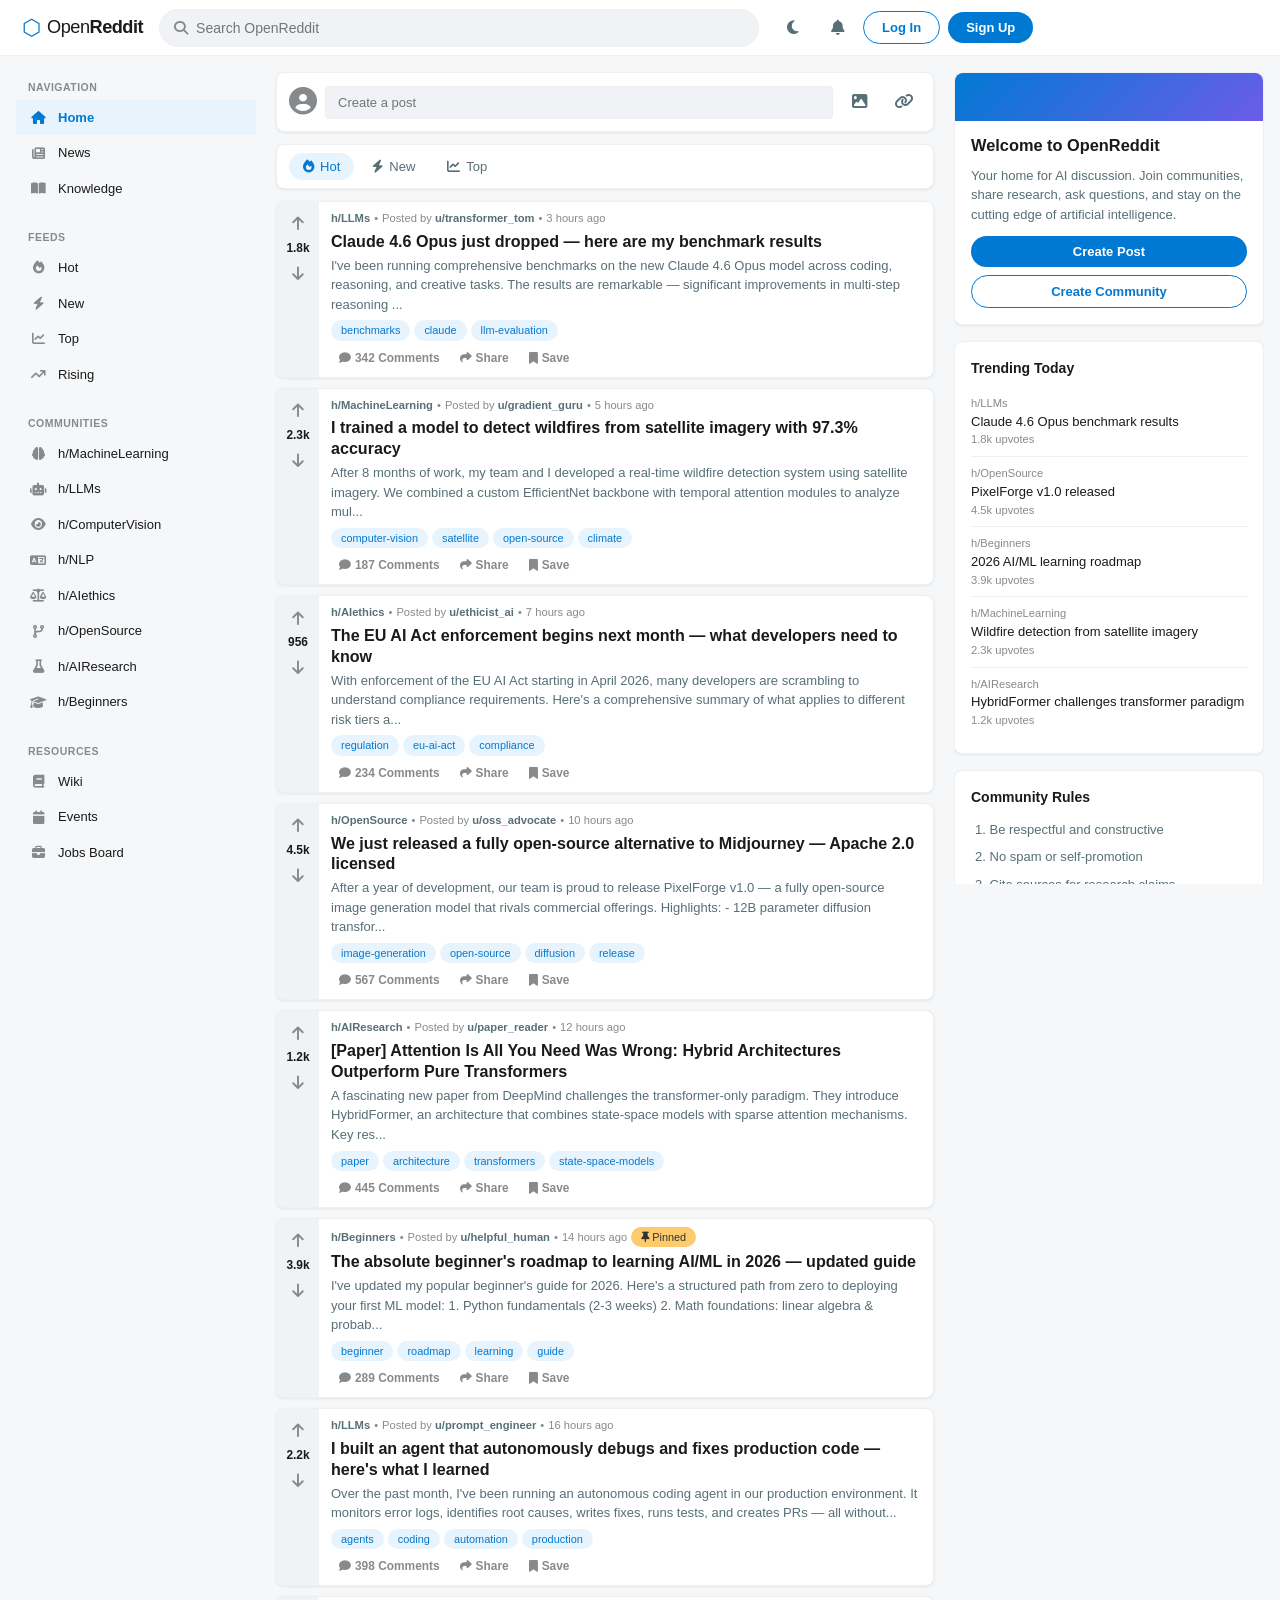
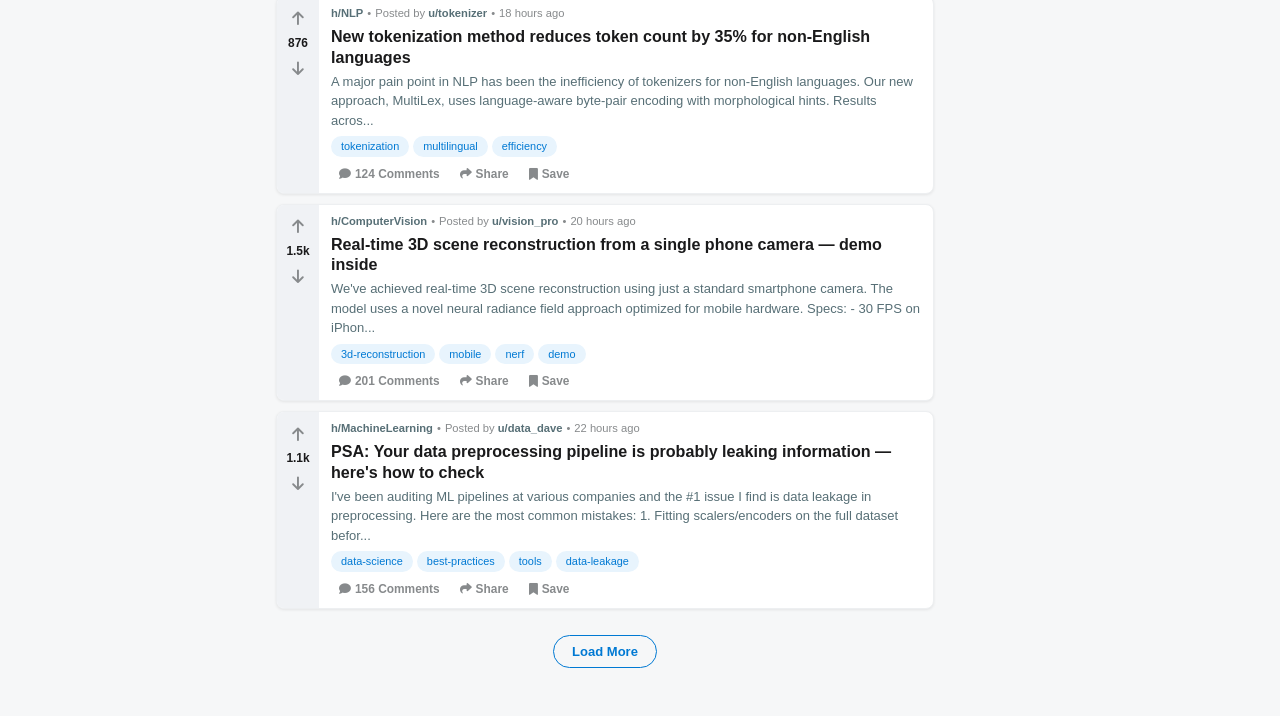
==== commit 273cbe6a: "Rebrand from Openhub to OpenReddit for openreddit.com - Update all page titles, logo text, and searc" ====
--- a/index.html
+++ b/index.html
@@ -3,7 +3,13 @@
 <head>
   <meta charset="UTF-8">
   <meta name="viewport" content="width=device-width, initial-scale=1.0">
-  <title>Openhub — The AI Community</title>
+  <meta name="description" content="OpenReddit — The AI Community. Discuss machine learning, LLMs, AI research, and more. Join communities, share papers, and stay on the cutting edge.">
+  <meta property="og:title" content="OpenReddit — The AI Community">
+  <meta property="og:description" content="A Reddit-style platform for AI enthusiasts, researchers, and practitioners.">
+  <meta property="og:url" content="https://openreddit.com">
+  <meta property="og:type" content="website">
+  <link rel="canonical" href="https://openreddit.com">
+  <title>OpenReddit — The AI Community</title>
   <link rel="stylesheet" href="css/style.css">
   <link rel="stylesheet" href="https://cdnjs.cloudflare.com/ajax/libs/font-awesome/6.5.0/css/all.min.css">
 </head>
@@ -15,13 +21,13 @@
       <a href="index.html" class="logo">
         <i class="fas fa-hub"></i>
         <span class="logo-icon">⬡</span>
-        <span class="logo-text">Open<strong>hub</strong></span>
+        <span class="logo-text">Open<strong>Reddit</strong></span>
       </a>
     </div>
     <div class="navbar-center">
       <div class="search-bar">
         <i class="fas fa-search"></i>
-        <input type="text" id="search-input" placeholder="Search Openhub" autocomplete="off">
+        <input type="text" id="search-input" placeholder="Search OpenReddit" autocomplete="off">
       </div>
     </div>
     <div class="navbar-right">
@@ -100,7 +106,7 @@
     <aside class="sidebar sidebar-right">
       <div class="card">
         <div class="card-banner"></div>
-        <h3>Welcome to Openhub</h3>
+        <h3>Welcome to OpenReddit</h3>
         <p>Your home for AI discussion. Join communities, share research, ask questions, and stay on the cutting edge of artificial intelligence.</p>
         <button class="btn btn-primary btn-block" id="create-post-btn">Create Post</button>
         <button class="btn btn-outline btn-block" id="create-community-btn">Create Community</button>
@@ -121,7 +127,7 @@
       </div>
       <div class="footer-links">
         <a href="#">About</a><a href="#">Terms</a><a href="#">Privacy</a><a href="#">Contact</a>
-        <p>&copy; 2026 Openhub</p>
+        <p>&copy; 2026 OpenReddit &bull; <a href="https://openreddit.com">openreddit.com</a></p>
       </div>
     </aside>
   </main>
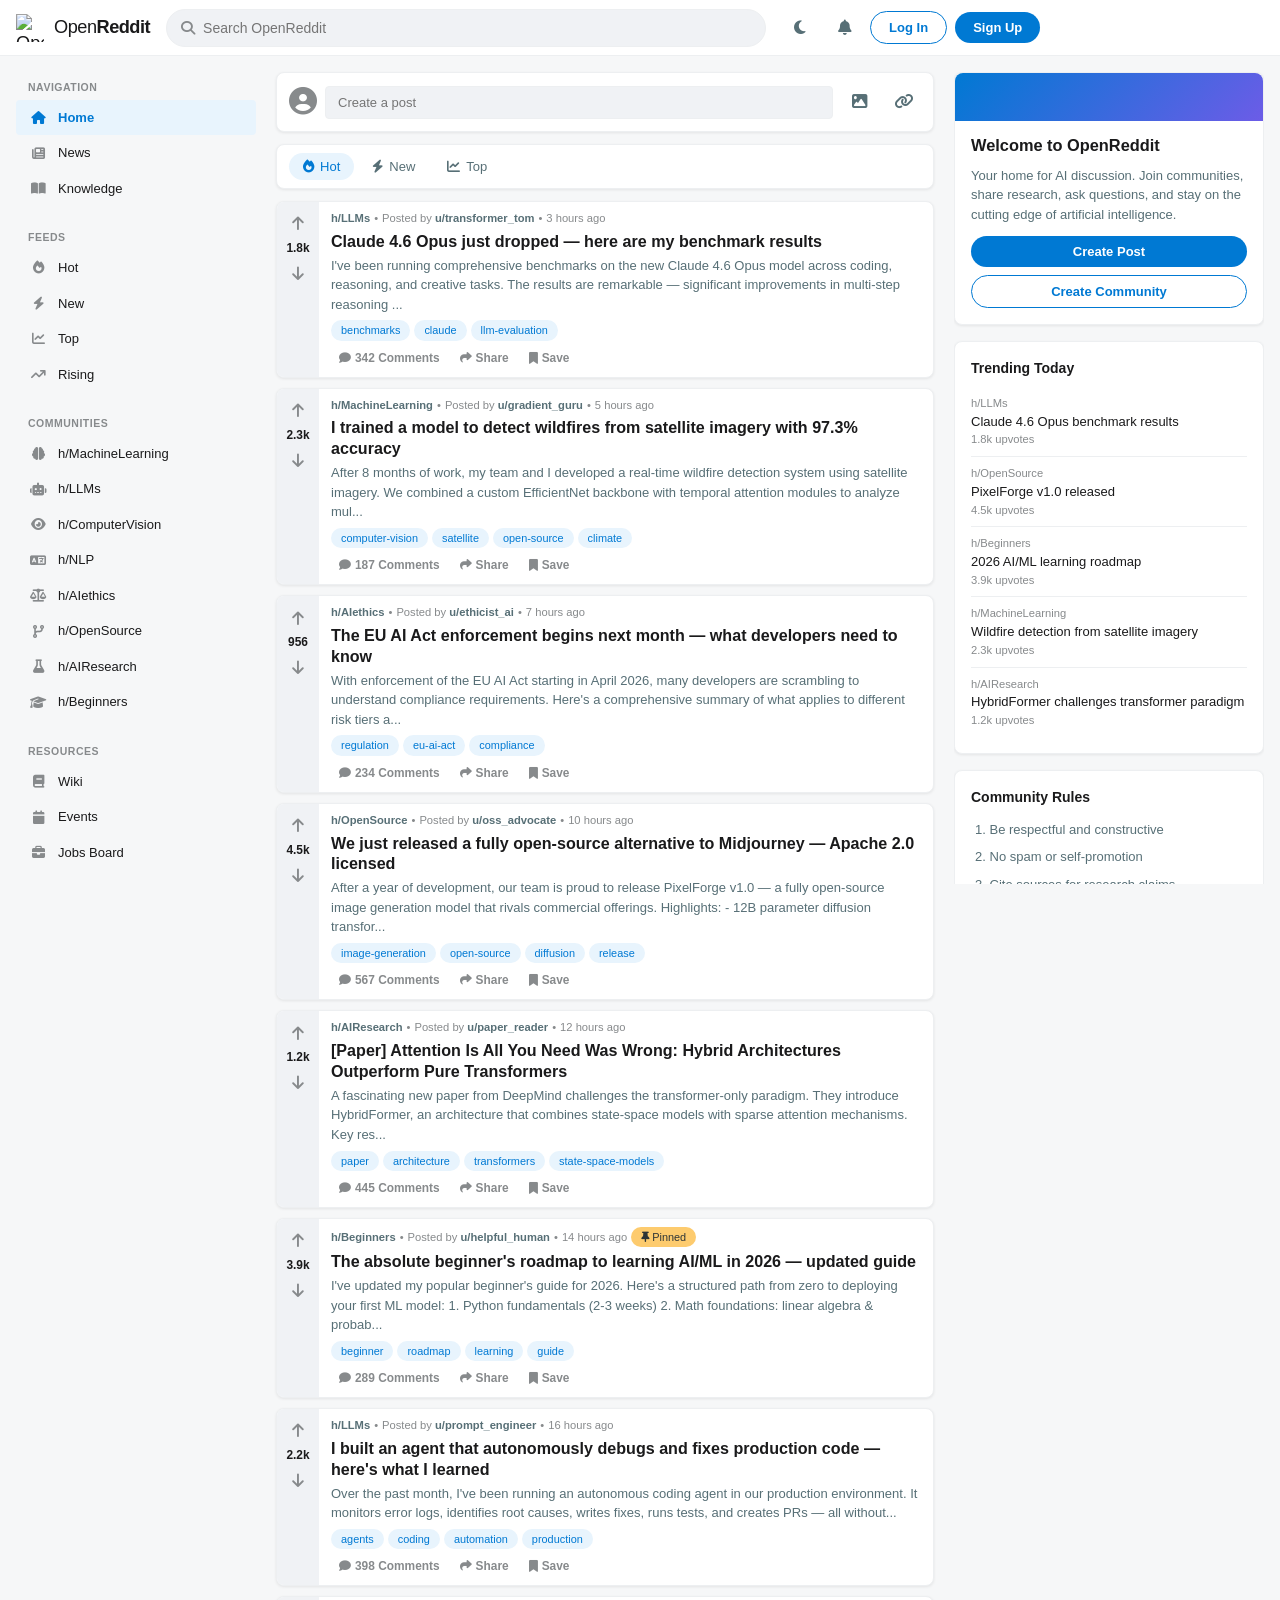
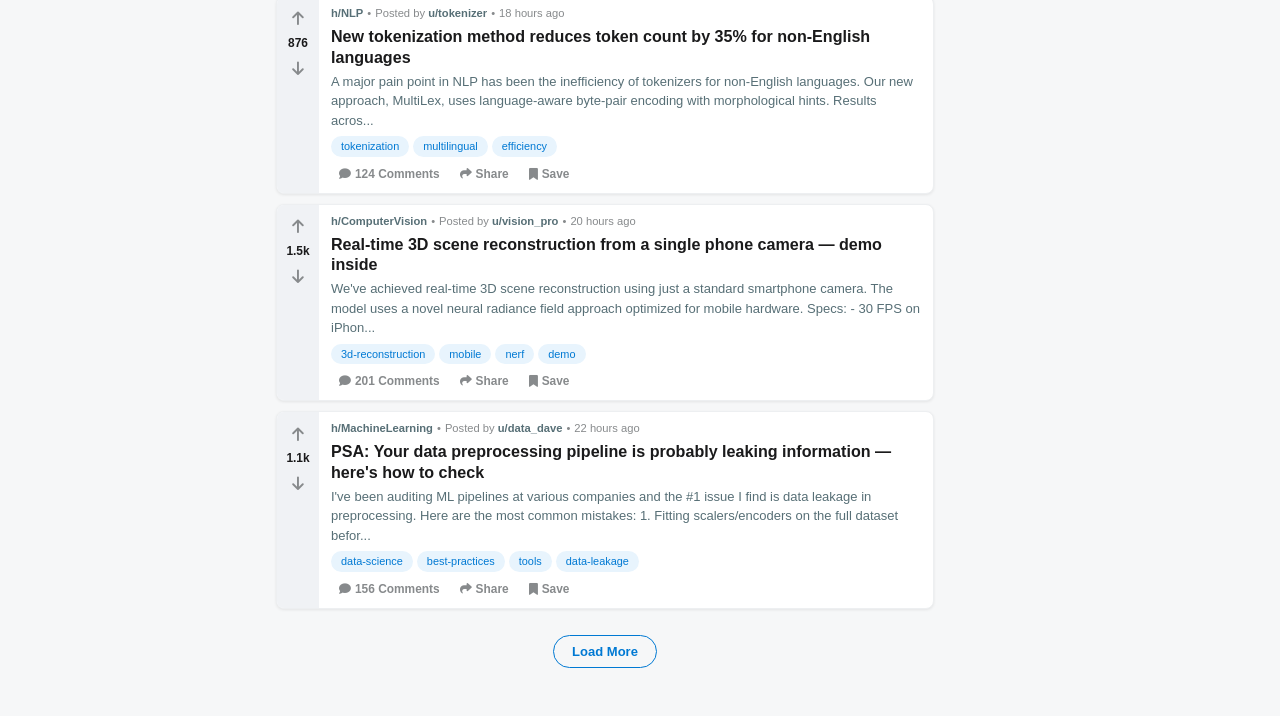
==== commit ecf8f14e: "Add radish logo to navbar across all pages - Replace hexagon icon with img/logo.png in all 5 pages -" ====
--- a/index.html
+++ b/index.html
@@ -9,6 +9,7 @@
   <meta property="og:url" content="https://openreddit.com">
   <meta property="og:type" content="website">
   <link rel="canonical" href="https://openreddit.com">
+  <link rel="icon" type="image/png" href="img/logo.png">
   <title>OpenReddit — The AI Community</title>
   <link rel="stylesheet" href="css/style.css">
   <link rel="stylesheet" href="https://cdnjs.cloudflare.com/ajax/libs/font-awesome/6.5.0/css/all.min.css">
@@ -19,8 +20,7 @@
   <header class="navbar">
     <div class="navbar-left">
       <a href="index.html" class="logo">
-        <i class="fas fa-hub"></i>
-        <span class="logo-icon">⬡</span>
+        <img src="img/logo.png" alt="OpenReddit" style="width:28px;height:28px;vertical-align:middle;margin-right:4px;">
         <span class="logo-text">Open<strong>Reddit</strong></span>
       </a>
     </div>
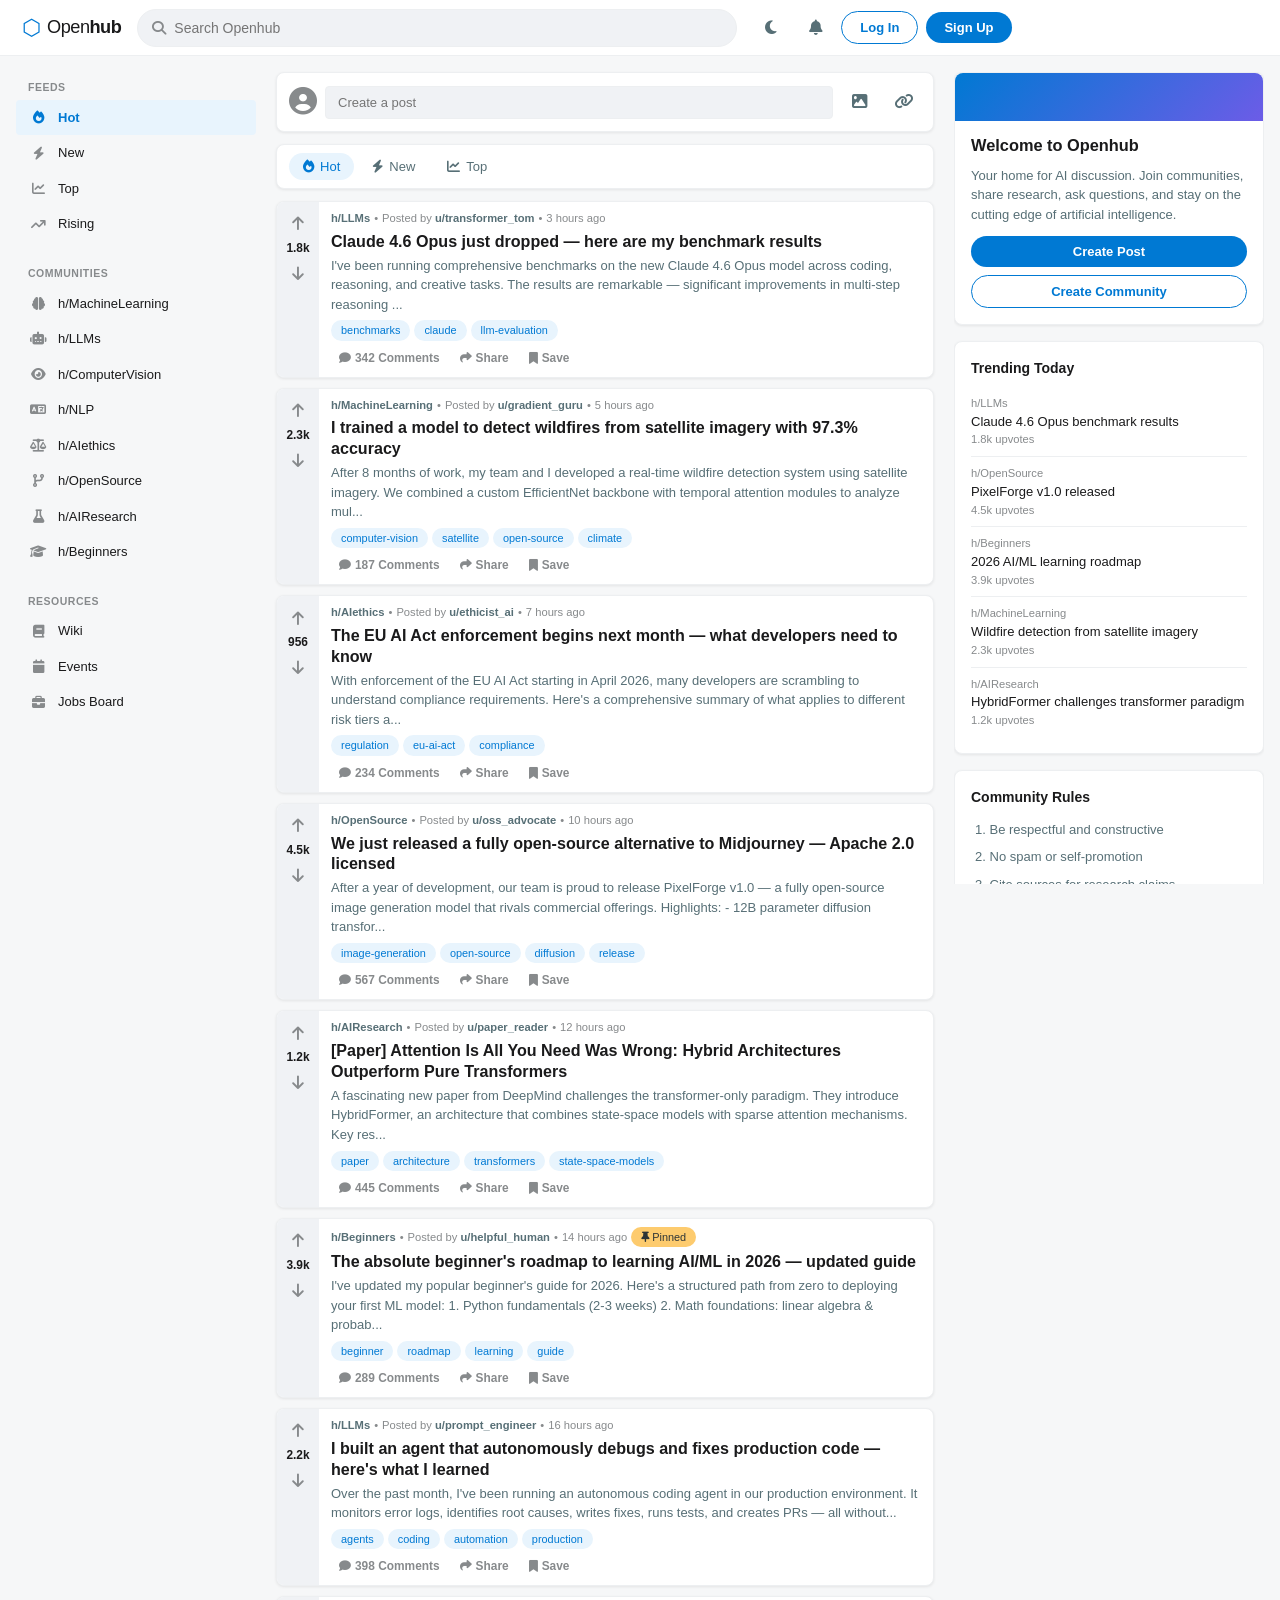
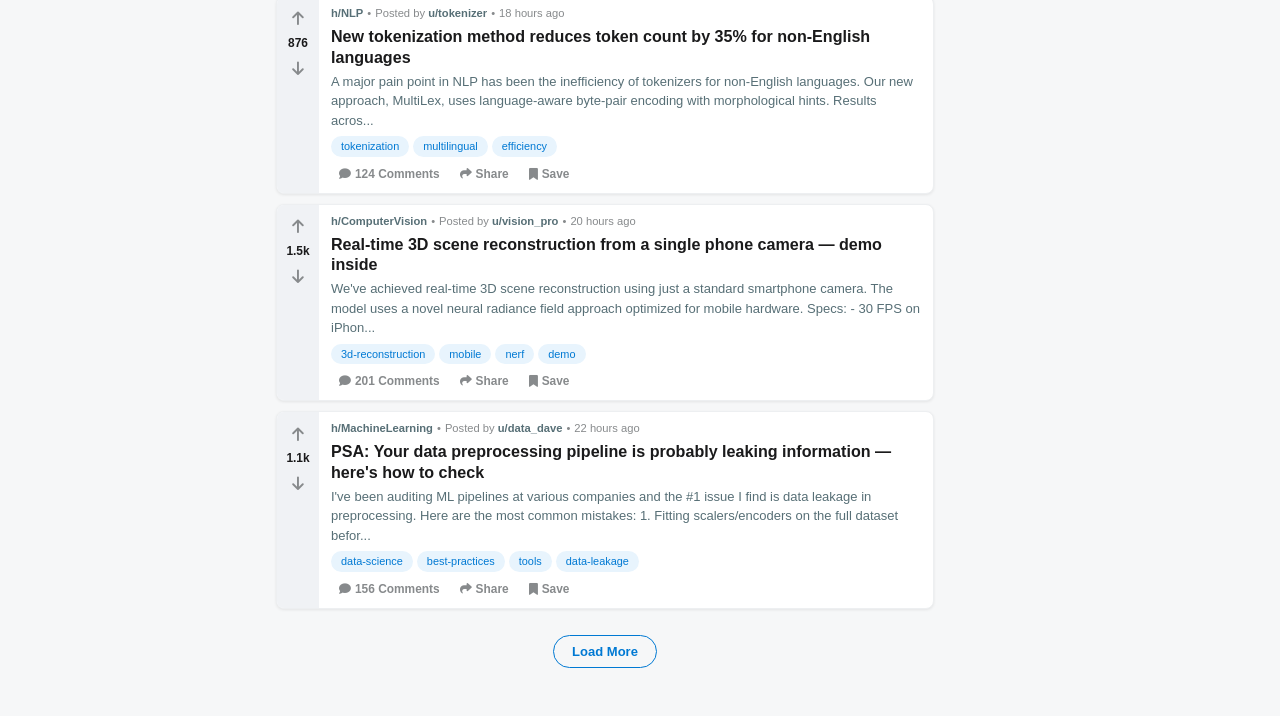
==== commit 274e3396: "Refactor monolithic app.js into independent modules Split the 576-line app.js into 7 focused modules" ====
--- a/index.html
+++ b/index.html
@@ -3,14 +3,7 @@
 <head>
   <meta charset="UTF-8">
   <meta name="viewport" content="width=device-width, initial-scale=1.0">
-  <meta name="description" content="OpenReddit — The AI Community. Discuss machine learning, LLMs, AI research, and more. Join communities, share papers, and stay on the cutting edge.">
-  <meta property="og:title" content="OpenReddit — The AI Community">
-  <meta property="og:description" content="A Reddit-style platform for AI enthusiasts, researchers, and practitioners.">
-  <meta property="og:url" content="https://openreddit.com">
-  <meta property="og:type" content="website">
-  <link rel="canonical" href="https://openreddit.com">
-  <link rel="icon" type="image/png" href="img/logo.png">
-  <title>OpenReddit — The AI Community</title>
+  <title>Openhub — The AI Community</title>
   <link rel="stylesheet" href="css/style.css">
   <link rel="stylesheet" href="https://cdnjs.cloudflare.com/ajax/libs/font-awesome/6.5.0/css/all.min.css">
 </head>
@@ -20,14 +13,15 @@
   <header class="navbar">
     <div class="navbar-left">
       <a href="index.html" class="logo">
-        <img src="img/logo.png" alt="OpenReddit" style="width:28px;height:28px;vertical-align:middle;margin-right:4px;">
-        <span class="logo-text">Open<strong>Reddit</strong></span>
+        <i class="fas fa-hub"></i>
+        <span class="logo-icon">⬡</span>
+        <span class="logo-text">Open<strong>hub</strong></span>
       </a>
     </div>
     <div class="navbar-center">
       <div class="search-bar">
         <i class="fas fa-search"></i>
-        <input type="text" id="search-input" placeholder="Search OpenReddit" autocomplete="off">
+        <input type="text" id="search-input" placeholder="Search Openhub" autocomplete="off">
       </div>
     </div>
     <div class="navbar-right">
@@ -45,14 +39,8 @@
     <!-- LEFT SIDEBAR -->
     <aside class="sidebar sidebar-left" id="sidebar-left">
       <nav class="sidebar-nav">
-        <h4 class="sidebar-heading">Navigation</h4>
-        <a href="index.html" class="sidebar-link active"><i class="fas fa-home"></i> Home</a>
-        <a href="news.html" class="sidebar-link"><i class="fas fa-newspaper"></i> News</a>
-        <a href="knowledge.html" class="sidebar-link"><i class="fas fa-book-open"></i> Knowledge</a>
-      </nav>
-      <nav class="sidebar-nav">
         <h4 class="sidebar-heading">Feeds</h4>
-        <a href="#" class="sidebar-link"><i class="fas fa-fire"></i> Hot</a>
+        <a href="#" class="sidebar-link active"><i class="fas fa-fire"></i> Hot</a>
         <a href="#" class="sidebar-link"><i class="fas fa-bolt"></i> New</a>
         <a href="#" class="sidebar-link"><i class="fas fa-chart-line"></i> Top</a>
         <a href="#" class="sidebar-link"><i class="fas fa-arrow-trend-up"></i> Rising</a>
@@ -106,7 +94,7 @@
     <aside class="sidebar sidebar-right">
       <div class="card">
         <div class="card-banner"></div>
-        <h3>Welcome to OpenReddit</h3>
+        <h3>Welcome to Openhub</h3>
         <p>Your home for AI discussion. Join communities, share research, ask questions, and stay on the cutting edge of artificial intelligence.</p>
         <button class="btn btn-primary btn-block" id="create-post-btn">Create Post</button>
         <button class="btn btn-outline btn-block" id="create-community-btn">Create Community</button>
@@ -127,7 +115,7 @@
       </div>
       <div class="footer-links">
         <a href="#">About</a><a href="#">Terms</a><a href="#">Privacy</a><a href="#">Contact</a>
-        <p>&copy; 2026 OpenReddit &bull; <a href="https://openreddit.com">openreddit.com</a></p>
+        <p>&copy; 2026 Openhub</p>
       </div>
     </aside>
   </main>
@@ -188,6 +176,11 @@
   </div>
 
   <script src="js/data.js"></script>
+  <script src="js/utils.js"></script>
+  <script src="js/theme.js"></script>
+  <script src="js/auth.js"></script>
+  <script src="js/posts.js"></script>
+  <script src="js/home.js"></script>
   <script src="js/app.js"></script>
 </body>
 </html>
--- a/css/style.css
+++ b/css/style.css
@@ -641,19 +641,19 @@
 /* ===== LOAD MORE ===== */
 .load-more { text-align: center; padding: 16px 0; }
 
-/* ===== PAGE HEADER ===== */
-.page-header {
+/* ===== SECTION HEADER ===== */
+.section-header {
   display: flex;
   align-items: center;
   gap: 16px;
   background: var(--bg-secondary);
   border: 1px solid var(--border-light);
   border-radius: var(--radius);
-  padding: 20px 24px;
+  padding: 20px;
   margin-bottom: 12px;
   box-shadow: var(--card-shadow);
 }
-.page-header-icon {
+.section-header-icon {
   width: 56px;
   height: 56px;
   border-radius: 50%;
@@ -662,170 +662,121 @@
   display: flex;
   align-items: center;
   justify-content: center;
-  font-size: 1.6rem;
+  font-size: 1.5rem;
   flex-shrink: 0;
 }
-.page-header h1 { font-size: 1.5rem; margin-bottom: 2px; }
-.page-header p { color: var(--text-muted); font-size: 0.93rem; margin: 0; }
-
-/* ===== SECTION TABS ===== */
-.section-tabs {
-  display: flex;
-  gap: 4px;
-  background: var(--bg-secondary);
-  border: 1px solid var(--border-light);
-  border-radius: var(--radius);
-  padding: 6px 8px;
-  margin-bottom: 12px;
-  box-shadow: var(--card-shadow);
-  overflow-x: auto;
-}
-.section-tab {
-  padding: 8px 16px;
-  border-radius: 20px;
-  border: none;
-  background: transparent;
-  color: var(--text-secondary);
-  font-size: 0.93rem;
-  font-weight: 500;
-  cursor: pointer;
-  display: flex;
-  align-items: center;
-  gap: 6px;
-  transition: all 0.15s;
-  white-space: nowrap;
-}
-.section-tab:hover { background: var(--bg-tertiary); }
-.section-tab.active { background: var(--accent-light); color: var(--accent); }
+.section-title { font-size: 1.5rem; font-weight: 700; }
+.section-subtitle { color: var(--text-muted); font-size: 0.93rem; margin-top: 2px; }
 
 /* ===== NEWS CARD ===== */
 .news-card {
   background: var(--bg-secondary);
   border: 1px solid var(--border-light);
   border-radius: var(--radius);
-  margin-bottom: 10px;
+  margin-bottom: 12px;
   box-shadow: var(--card-shadow);
   transition: border-color 0.15s;
   overflow: hidden;
 }
 .news-card:hover { border-color: var(--text-muted); }
 
-.news-card-inner {
-  display: flex;
-  gap: 0;
-}
-
-.news-vote-col {
-  display: flex;
-  flex-direction: column;
-  align-items: center;
-  padding: 8px 4px;
-  background: var(--bg-tertiary);
-  min-width: 42px;
-  gap: 2px;
-}
-
-.news-card-body {
-  flex: 1;
-  padding: 12px 16px;
-  min-width: 0;
-}
-
+.news-card-header {
+  display: flex;
+  align-items: flex-start;
+  gap: 14px;
+  padding: 16px 16px 0;
+}
 .news-type-badge {
   display: inline-flex;
   align-items: center;
   gap: 4px;
-  padding: 2px 10px;
+  padding: 4px 10px;
   border-radius: 12px;
-  font-size: 0.75rem;
-  font-weight: 600;
-  text-transform: uppercase;
-  letter-spacing: 0.5px;
-  margin-bottom: 6px;
-}
-.badge-interview { background: #6c5ce7; color: #fff; }
-.badge-news { background: #0984e3; color: #fff; }
-.badge-breaking { background: #d63031; color: #fff; }
-.badge-product { background: #00b894; color: #fff; }
-.badge-policy { background: #fdcb6e; color: #2d3436; }
-.badge-industry { background: #636e72; color: #fff; }
+  font-size: 0.78rem;
+  font-weight: 600;
+  flex-shrink: 0;
+}
+.news-type-badge.interview { background: #6c5ce720; color: #6c5ce7; }
+.news-type-badge.news { background: #e8439320; color: #e84393; }
+[data-theme="dark"] .news-type-badge.interview { background: #6c5ce740; color: #a29bfe; }
+[data-theme="dark"] .news-type-badge.news { background: #e8439340; color: #fd79a8; }
+
+.news-card-body { padding: 12px 16px; }
 
 .news-card-title {
   font-size: 1.15rem;
   font-weight: 600;
-  margin: 4px 0 6px;
+  margin-bottom: 6px;
+  color: var(--text-primary);
   line-height: 1.3;
 }
-.news-card-title a { color: var(--text-primary); }
-.news-card-title a:hover { color: var(--accent); text-decoration: none; }
-
-.news-source {
-  display: flex;
-  align-items: center;
-  gap: 6px;
+
+.news-card-meta {
+  display: flex;
+  align-items: center;
+  gap: 8px;
   font-size: 0.8rem;
   color: var(--text-muted);
   margin-bottom: 8px;
-}
-.news-source strong { color: var(--text-secondary); }
-
-.news-summary {
+  flex-wrap: wrap;
+}
+
+.news-card-summary {
   font-size: 0.93rem;
   color: var(--text-secondary);
   line-height: 1.6;
   margin-bottom: 8px;
-  max-height: 4.5em;
-  overflow: hidden;
-  position: relative;
-}
-.news-summary.expanded { max-height: none; }
-
-.news-summary-toggle {
-  background: none;
-  border: none;
-  color: var(--accent);
-  font-size: 0.85rem;
-  font-weight: 600;
-  cursor: pointer;
-  padding: 0;
-  margin-bottom: 8px;
-}
-
-.news-video-link {
+}
+
+.news-card-tags { display: flex; gap: 4px; flex-wrap: wrap; margin-bottom: 10px; }
+
+.news-card-actions {
+  display: flex;
+  align-items: center;
+  gap: 4px;
+  padding: 8px 16px;
+  border-top: 1px solid var(--border-light);
+}
+
+.video-link {
   display: inline-flex;
   align-items: center;
   gap: 6px;
   padding: 6px 14px;
-  background: #ff0000;
-  color: #fff;
   border-radius: 20px;
-  font-size: 0.85rem;
-  font-weight: 600;
-  margin-bottom: 8px;
-  transition: opacity 0.15s;
-}
-.news-video-link:hover { opacity: 0.85; text-decoration: none; color: #fff; }
-
-.news-article-link {
+  background: #ff000015;
+  color: #cc0000;
+  font-size: 0.85rem;
+  font-weight: 600;
+  text-decoration: none;
+  transition: background 0.15s;
+}
+.video-link:hover { background: #ff000025; text-decoration: none; }
+[data-theme="dark"] .video-link { background: #ff000030; color: #ff6666; }
+[data-theme="dark"] .video-link:hover { background: #ff000045; }
+
+.article-link {
   display: inline-flex;
   align-items: center;
   gap: 6px;
   padding: 6px 14px;
-  background: var(--accent);
-  color: #fff;
   border-radius: 20px;
-  font-size: 0.85rem;
-  font-weight: 600;
-  margin-bottom: 8px;
-  transition: opacity 0.15s;
-}
-.news-article-link:hover { opacity: 0.85; text-decoration: none; color: #fff; }
-
-.news-card-footer {
-  display: flex;
+  background: var(--accent-light);
+  color: var(--accent);
+  font-size: 0.85rem;
+  font-weight: 600;
+  text-decoration: none;
+  transition: background 0.15s;
+}
+.article-link:hover { background: var(--accent); color: #fff; text-decoration: none; }
+
+.duration-badge {
+  display: inline-flex;
   align-items: center;
   gap: 4px;
-  flex-wrap: wrap;
+  font-size: 0.8rem;
+  color: var(--text-muted);
+  margin-left: auto;
 }
 
 /* ===== PAPER CARD ===== */
@@ -833,204 +784,179 @@
   background: var(--bg-secondary);
   border: 1px solid var(--border-light);
   border-radius: var(--radius);
-  margin-bottom: 10px;
+  margin-bottom: 12px;
   box-shadow: var(--card-shadow);
   transition: border-color 0.15s;
   overflow: hidden;
 }
 .paper-card:hover { border-color: var(--text-muted); }
 
-.paper-card-inner {
-  display: flex;
-  gap: 0;
-}
-
-.paper-vote-col {
-  display: flex;
-  flex-direction: column;
-  align-items: center;
-  padding: 8px 4px;
-  background: var(--bg-tertiary);
-  min-width: 42px;
-  gap: 2px;
-}
-
-.paper-card-body {
-  flex: 1;
-  padding: 12px 16px;
-  min-width: 0;
-}
-
-.paper-venue-badge {
+.paper-card-header {
+  display: flex;
+  align-items: flex-start;
+  gap: 14px;
+  padding: 16px 16px 0;
+}
+.venue-badge {
   display: inline-flex;
   align-items: center;
   gap: 4px;
-  padding: 2px 10px;
+  padding: 4px 10px;
   border-radius: 12px;
-  font-size: 0.75rem;
+  font-size: 0.78rem;
+  font-weight: 600;
+  flex-shrink: 0;
+}
+.venue-badge.journal { background: #00b89420; color: #00b894; }
+.venue-badge.conference { background: #0079d320; color: #0079d3; }
+[data-theme="dark"] .venue-badge.journal { background: #00b89440; color: #55efc4; }
+[data-theme="dark"] .venue-badge.conference { background: #0079d340; color: #74b9ff; }
+
+.paper-card-body { padding: 12px 16px; }
+
+.paper-card-title {
+  font-size: 1.15rem;
   font-weight: 600;
   margin-bottom: 6px;
-  background: var(--accent-light);
+  color: var(--text-primary);
+  line-height: 1.3;
+}
+
+.paper-card-authors {
+  font-size: 0.85rem;
   color: var(--accent);
-}
-.paper-venue-badge.spotlight {
-  background: linear-gradient(135deg, #fdcb6e, #f39c12);
-  color: #2d3436;
-}
-
-.paper-card-title {
-  font-size: 1.1rem;
-  font-weight: 600;
-  margin: 4px 0 6px;
-  line-height: 1.3;
-}
-.paper-card-title a { color: var(--text-primary); }
-.paper-card-title a:hover { color: var(--accent); text-decoration: none; }
-
-.paper-authors {
-  font-size: 0.85rem;
+  margin-bottom: 4px;
+}
+
+.paper-card-meta {
+  display: flex;
+  align-items: center;
+  gap: 8px;
+  font-size: 0.8rem;
   color: var(--text-muted);
   margin-bottom: 8px;
-  font-style: italic;
-}
-
-.paper-summary {
+}
+
+.paper-card-abstract {
   font-size: 0.93rem;
   color: var(--text-secondary);
   line-height: 1.6;
   margin-bottom: 8px;
-  padding: 10px 12px;
-  background: var(--bg-tertiary);
-  border-radius: var(--radius-sm);
-  border-left: 3px solid var(--accent);
-}
-
-.paper-abstract-toggle {
-  background: none;
-  border: none;
-  color: var(--accent);
-  font-size: 0.85rem;
-  font-weight: 600;
-  cursor: pointer;
-  padding: 0;
-  margin-bottom: 8px;
-  display: flex;
-  align-items: center;
-  gap: 4px;
-}
-
-.paper-abstract {
-  font-size: 0.9rem;
-  color: var(--text-secondary);
-  line-height: 1.6;
-  margin-bottom: 8px;
-  display: none;
-  padding: 10px 12px;
-  background: var(--bg-tertiary);
-  border-radius: var(--radius-sm);
-}
-.paper-abstract.visible { display: block; }
-
-.paper-links {
-  display: flex;
-  gap: 8px;
-  margin-bottom: 8px;
-  flex-wrap: wrap;
-}
+}
+
+.paper-card-tags { display: flex; gap: 4px; flex-wrap: wrap; margin-bottom: 10px; }
+
+.paper-card-actions {
+  display: flex;
+  align-items: center;
+  gap: 8px;
+  padding: 8px 16px;
+  border-top: 1px solid var(--border-light);
+}
+
 .paper-link {
   display: inline-flex;
   align-items: center;
-  gap: 4px;
-  padding: 4px 12px;
+  gap: 6px;
+  padding: 6px 14px;
   border-radius: 20px;
-  font-size: 0.8rem;
-  font-weight: 600;
-  border: 1px solid var(--accent);
-  color: var(--accent);
+  font-size: 0.85rem;
+  font-weight: 600;
+  text-decoration: none;
   transition: all 0.15s;
 }
-.paper-link:hover { background: var(--accent); color: #fff; text-decoration: none; }
-
-.paper-card-footer {
-  display: flex;
-  align-items: center;
-  gap: 4px;
-  flex-wrap: wrap;
-}
-
-/* ===== DISCUSSION INLINE ===== */
-.inline-discussion {
+.paper-link.primary { background: var(--accent-light); color: var(--accent); }
+.paper-link.primary:hover { background: var(--accent); color: #fff; text-decoration: none; }
+.paper-link.secondary { background: var(--bg-tertiary); color: var(--text-secondary); }
+.paper-link.secondary:hover { background: var(--border-color); text-decoration: none; }
+
+/* ===== DISCUSSION BOX ===== */
+.discussion-box {
+  background: var(--bg-tertiary);
+  border: 1px solid var(--border-light);
+  border-radius: var(--radius);
+  padding: 14px 16px;
+  margin-top: 0;
+}
+.discussion-header {
+  display: flex;
+  align-items: center;
+  gap: 8px;
+  margin-bottom: 10px;
+  font-size: 0.85rem;
+  font-weight: 600;
+  color: var(--text-secondary);
+}
+.discussion-header i { color: var(--accent); }
+.discussion-input-row {
+  display: flex;
+  gap: 8px;
+}
+.discussion-input-row textarea {
+  flex: 1;
+  padding: 8px 12px;
+  border: 1px solid var(--border-light);
+  border-radius: var(--radius-sm);
+  font-size: 0.85rem;
+  background: var(--bg-secondary);
+  color: var(--text-primary);
+  outline: none;
+  resize: none;
+  min-height: 38px;
+  font-family: var(--font);
+  transition: border-color 0.2s;
+}
+.discussion-input-row textarea:focus { border-color: var(--accent); }
+.discussion-input-row button {
+  padding: 8px 16px;
+  border-radius: 20px;
+  border: none;
+  background: var(--accent);
+  color: #fff;
+  font-size: 0.85rem;
+  font-weight: 600;
+  cursor: pointer;
+  flex-shrink: 0;
+  align-self: flex-end;
+  transition: background 0.15s;
+}
+.discussion-input-row button:hover { background: var(--accent-hover); }
+.discussion-comments { margin-top: 12px; }
+.discussion-comment {
+  padding: 8px 0;
   border-top: 1px solid var(--border-light);
-  padding-top: 12px;
-  margin-top: 8px;
-}
-.inline-discussion h4 {
-  font-size: 0.85rem;
-  color: var(--text-muted);
-  margin-bottom: 8px;
-  display: flex;
-  align-items: center;
-  gap: 6px;
-}
-
-.discussion-preview-comment {
-  padding: 8px 12px;
-  background: var(--bg-tertiary);
-  border-radius: var(--radius-sm);
-  margin-bottom: 6px;
-  font-size: 0.85rem;
-}
-.discussion-preview-comment .comment-author { font-size: 0.8rem; }
-.discussion-preview-comment .comment-body { font-size: 0.85rem; margin: 2px 0; }
-.discussion-preview-comment .comment-meta { font-size: 0.75rem; color: var(--text-muted); }
-
-.view-discussion-btn {
+  font-size: 0.85rem;
+}
+.discussion-comment-author { font-weight: 600; color: var(--text-primary); }
+.discussion-comment-time { color: var(--text-muted); margin-left: 8px; font-size: 0.78rem; }
+.discussion-comment-body { color: var(--text-secondary); margin-top: 2px; }
+.discussion-comment-actions {
+  display: flex;
+  gap: 12px;
+  margin-top: 4px;
+}
+.discussion-comment-actions button {
   background: none;
   border: none;
-  color: var(--accent);
-  font-size: 0.85rem;
-  font-weight: 600;
-  cursor: pointer;
-  padding: 4px 0;
-}
-.view-discussion-btn:hover { text-decoration: underline; }
-
-/* ===== SOURCE TAGS ===== */
-.source-tags {
-  display: flex;
-  flex-wrap: wrap;
-  gap: 6px;
-}
-
-/* ===== DEADLINE LIST ===== */
-.deadline-list { list-style: none; }
-.deadline-list li {
-  display: flex;
-  justify-content: space-between;
-  align-items: center;
-  padding: 8px 0;
-  border-bottom: 1px solid var(--border-light);
-  font-size: 0.93rem;
-}
-.deadline-list li:last-child { border-bottom: none; }
-.deadline-list li span { color: var(--text-muted); font-size: 0.8rem; }
-
-/* ===== FEATURED INTERVIEW CARD ===== */
-.featured-interview {
-  padding: 8px 0;
-  border-bottom: 1px solid var(--border-light);
-}
-.featured-interview:last-child { border-bottom: none; }
-.featured-interview-title {
-  font-size: 0.85rem;
-  font-weight: 600;
-  color: var(--text-primary);
-  margin-bottom: 2px;
-}
-.featured-interview-source {
-  font-size: 0.75rem;
-  color: var(--text-muted);
-}
+  color: var(--text-muted);
+  cursor: pointer;
+  font-size: 0.78rem;
+  font-weight: 600;
+  padding: 0;
+}
+.discussion-comment-actions button:hover { color: var(--accent); }
+
+/* ===== FEATURED LIST ===== */
+.featured-list { list-style: none; }
+.featured-list li {
+  padding: 6px 0;
+  font-size: 0.93rem;
+  color: var(--text-secondary);
+  display: flex;
+  align-items: center;
+  gap: 8px;
+}
+.featured-list i { color: var(--accent); font-size: 0.85rem; width: 18px; text-align: center; }
 
 /* ===== RESPONSIVE ===== */
 @media (max-width: 1024px) {
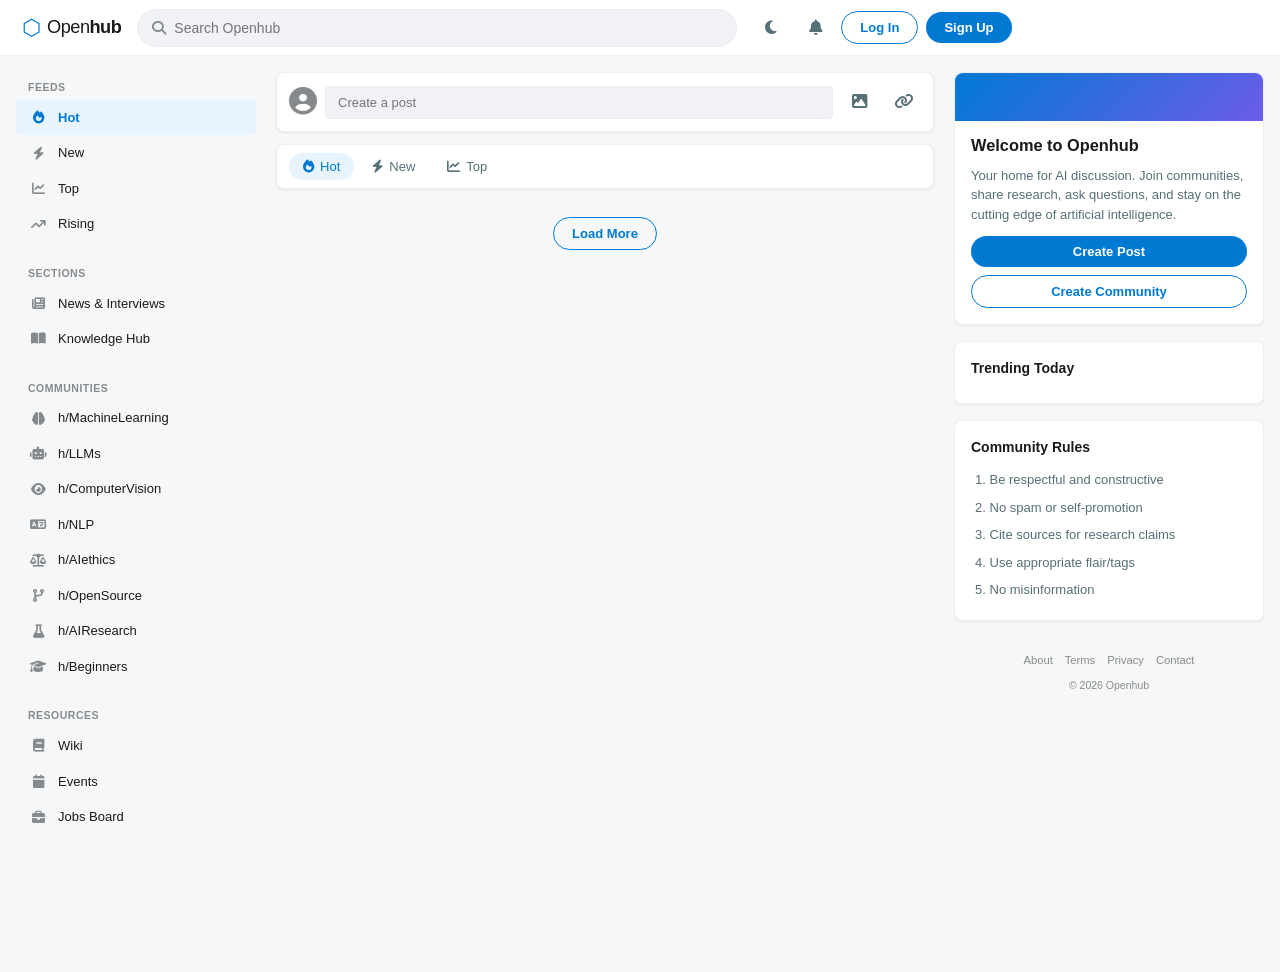
==== commit 273aff3c: "Modularize monolithic style.css into 14 independent CSS modules Split the single 981-line style.css " ====
--- a/index.html
+++ b/index.html
@@ -4,7 +4,7 @@
   <meta charset="UTF-8">
   <meta name="viewport" content="width=device-width, initial-scale=1.0">
   <title>Openhub — The AI Community</title>
-  <link rel="stylesheet" href="css/style.css">
+  <link rel="stylesheet" href="css/main.css">
   <link rel="stylesheet" href="https://cdnjs.cloudflare.com/ajax/libs/font-awesome/6.5.0/css/all.min.css">
 </head>
 <body>
@@ -44,6 +44,11 @@
         <a href="#" class="sidebar-link"><i class="fas fa-bolt"></i> New</a>
         <a href="#" class="sidebar-link"><i class="fas fa-chart-line"></i> Top</a>
         <a href="#" class="sidebar-link"><i class="fas fa-arrow-trend-up"></i> Rising</a>
+      </nav>
+      <nav class="sidebar-nav">
+        <h4 class="sidebar-heading">Sections</h4>
+        <a href="news.html" class="sidebar-link"><i class="fas fa-newspaper"></i> News & Interviews</a>
+        <a href="knowledge.html" class="sidebar-link"><i class="fas fa-book-open"></i> Knowledge Hub</a>
       </nav>
       <nav class="sidebar-nav">
         <h4 class="sidebar-heading">Communities</h4>
@@ -176,11 +181,6 @@
   </div>
 
   <script src="js/data.js"></script>
-  <script src="js/utils.js"></script>
-  <script src="js/theme.js"></script>
-  <script src="js/auth.js"></script>
-  <script src="js/posts.js"></script>
-  <script src="js/home.js"></script>
   <script src="js/app.js"></script>
 </body>
 </html>
--- a/css/main.css
+++ b/css/main.css
@@ -0,0 +1,17 @@
+/* ===== MAIN CSS ENTRY POINT ===== */
+/* Import all modular stylesheets in dependency order */
+
+@import url('variables.css');
+@import url('base.css');
+@import url('layout.css');
+@import url('navbar.css');
+@import url('sidebar.css');
+@import url('buttons.css');
+@import url('cards.css');
+@import url('post.css');
+@import url('comments.css');
+@import url('community.css');
+@import url('modal.css');
+@import url('news.css');
+@import url('knowledge.css');
+@import url('responsive.css');
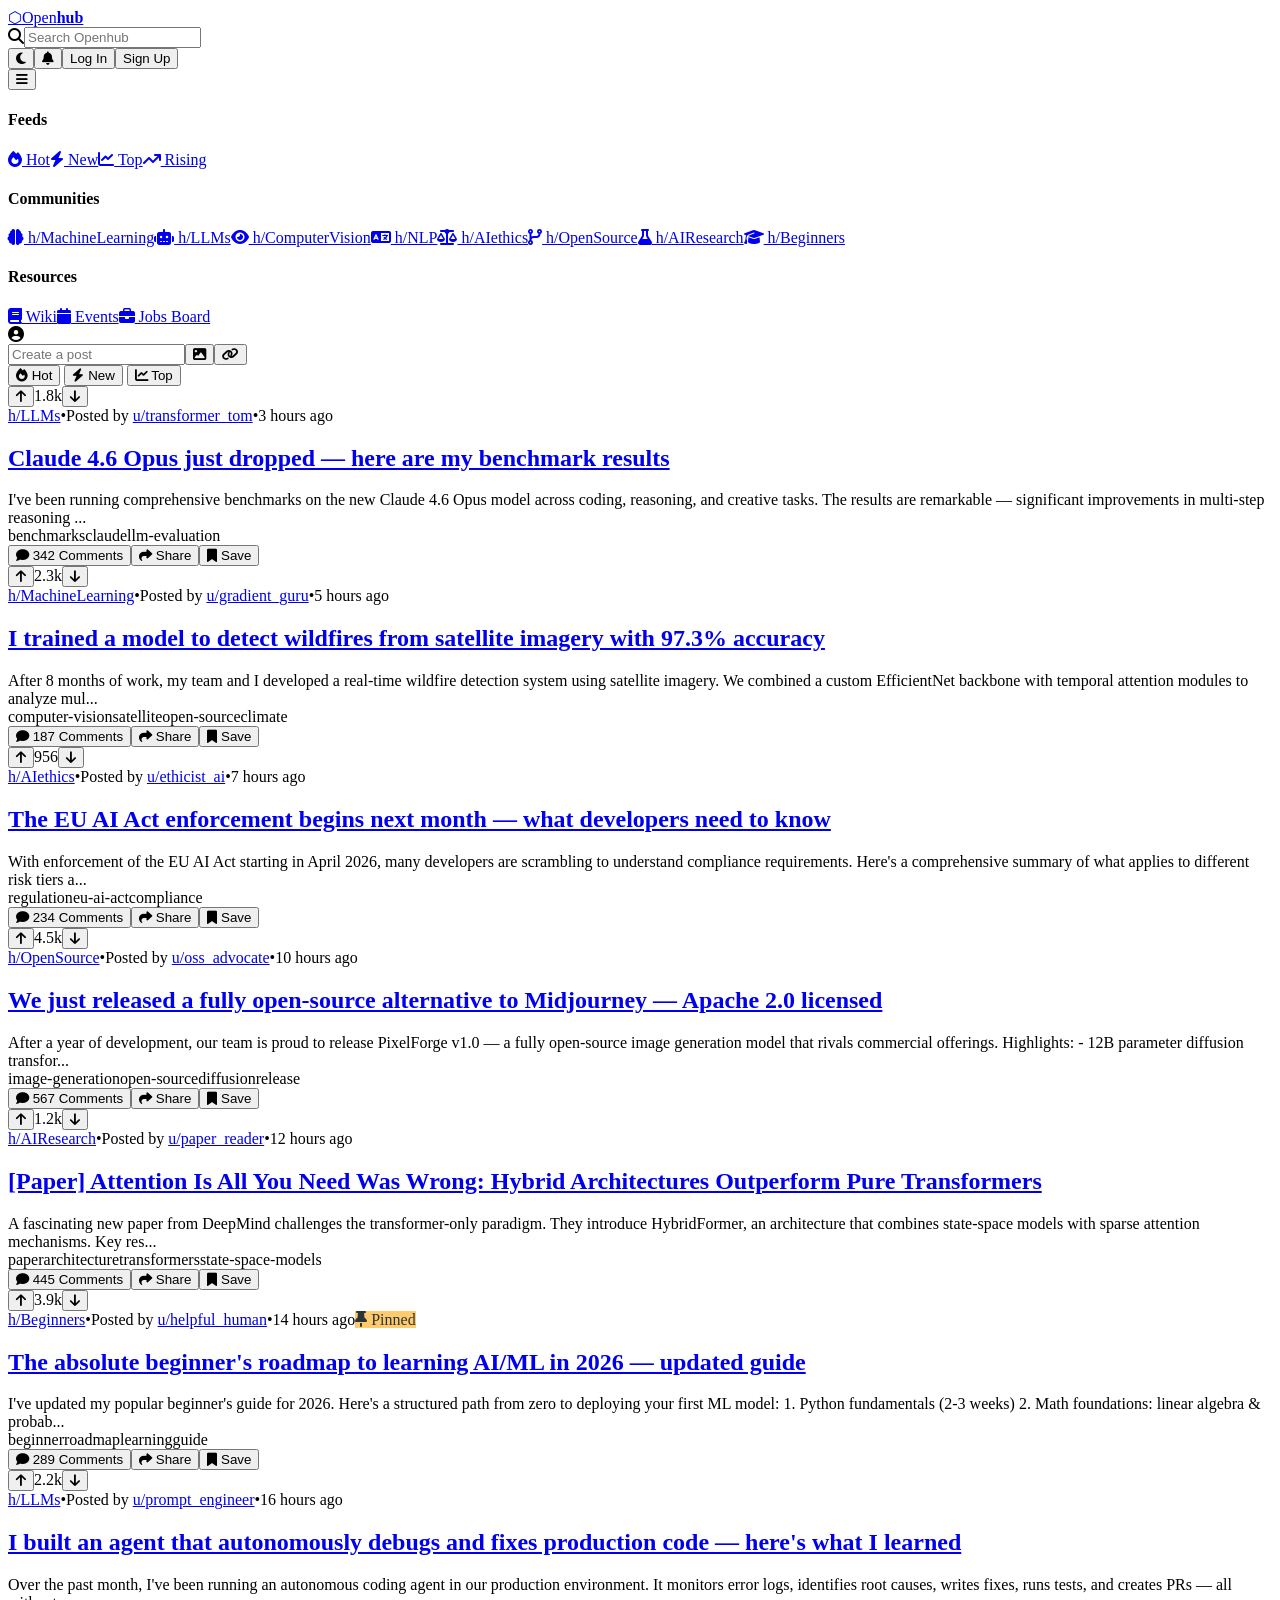
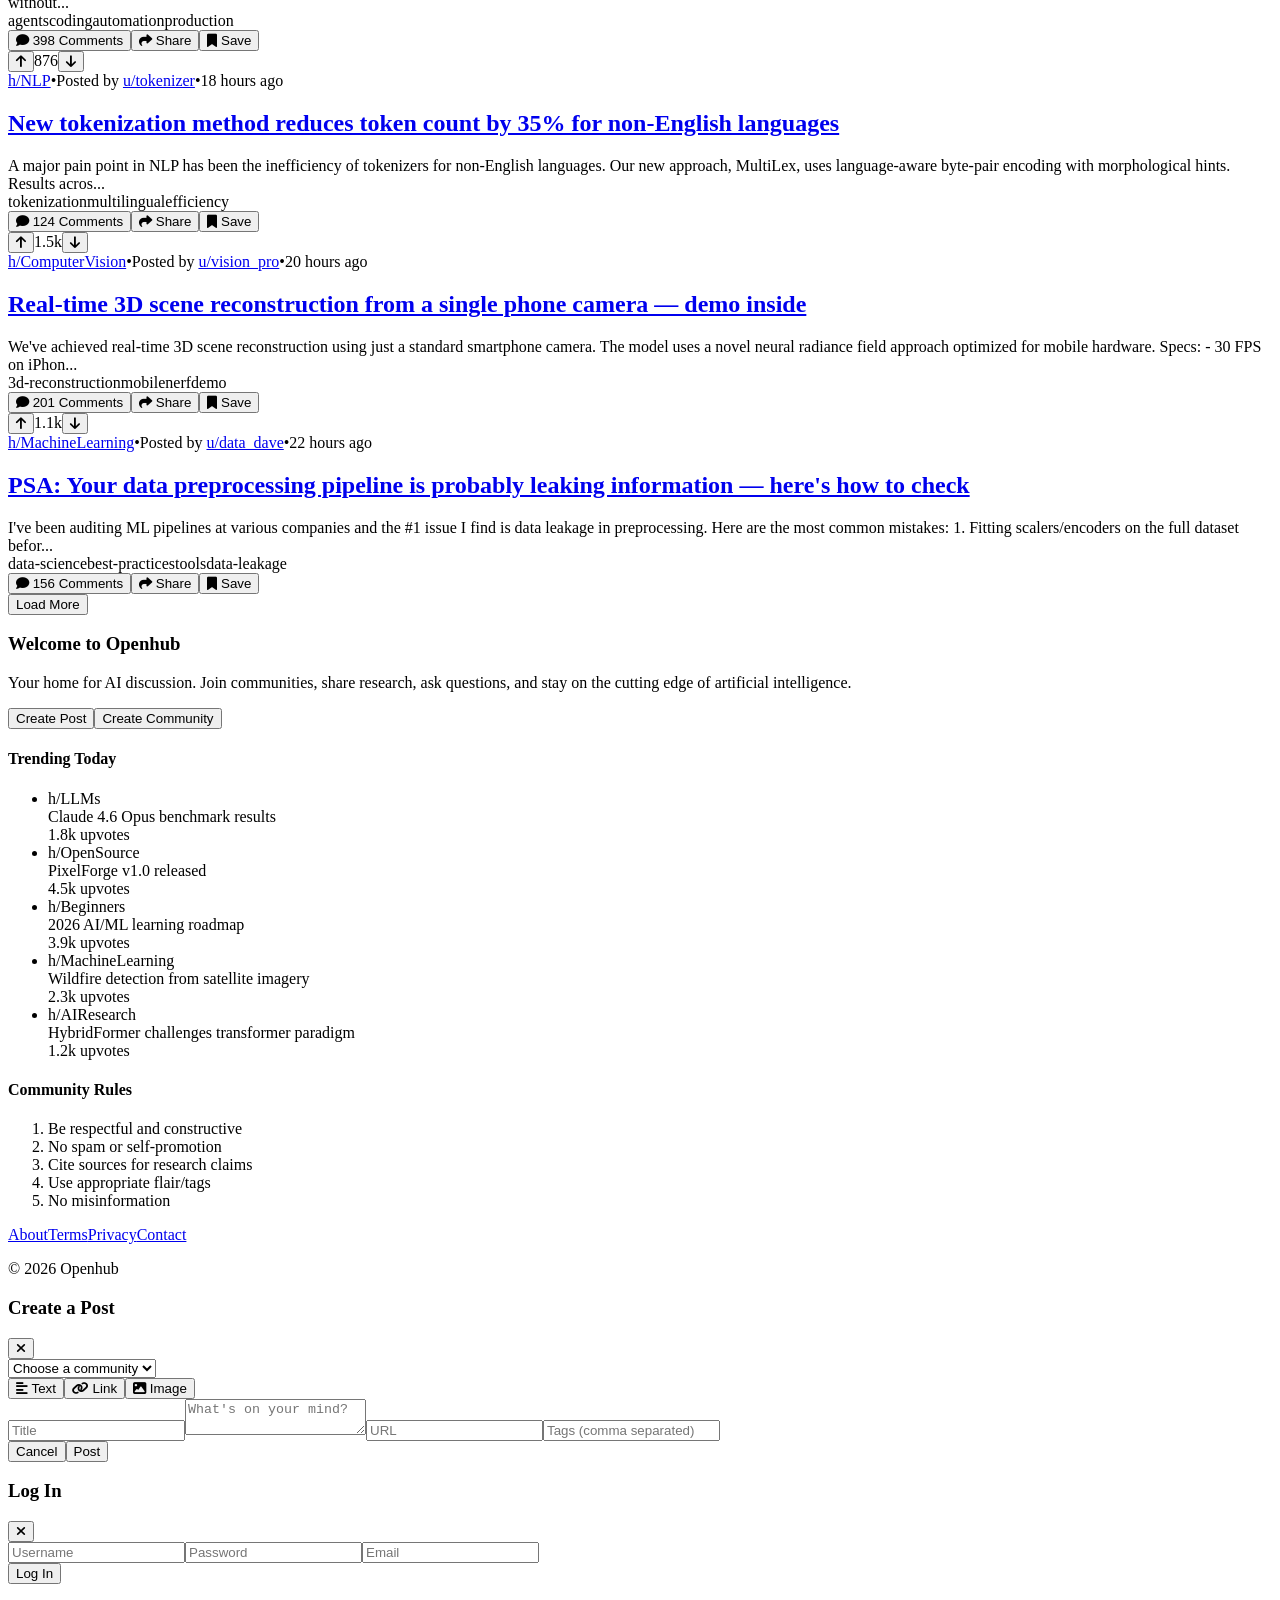
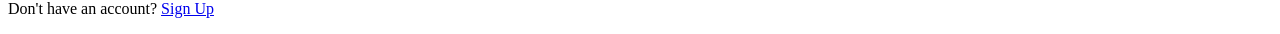
==== commit cd0f3616: "Separate HTML pages into independent view-section components Split monolithic HTML + JS into self-re" ====
--- a/index.html
+++ b/index.html
@@ -4,90 +4,25 @@
   <meta charset="UTF-8">
   <meta name="viewport" content="width=device-width, initial-scale=1.0">
   <title>Openhub — The AI Community</title>
-  <link rel="stylesheet" href="css/main.css">
+  <link rel="stylesheet" href="css/style.css">
   <link rel="stylesheet" href="https://cdnjs.cloudflare.com/ajax/libs/font-awesome/6.5.0/css/all.min.css">
 </head>
 <body>
 
-  <!-- ============ HEADER / NAVBAR ============ -->
-  <header class="navbar">
-    <div class="navbar-left">
-      <a href="index.html" class="logo">
-        <i class="fas fa-hub"></i>
-        <span class="logo-icon">⬡</span>
-        <span class="logo-text">Open<strong>hub</strong></span>
-      </a>
-    </div>
-    <div class="navbar-center">
-      <div class="search-bar">
-        <i class="fas fa-search"></i>
-        <input type="text" id="search-input" placeholder="Search Openhub" autocomplete="off">
-      </div>
-    </div>
-    <div class="navbar-right">
-      <button class="icon-btn" id="theme-toggle" title="Toggle dark mode"><i class="fas fa-moon"></i></button>
-      <button class="icon-btn" title="Notifications"><i class="fas fa-bell"></i></button>
-      <button class="btn btn-outline" id="login-btn">Log In</button>
-      <button class="btn btn-primary" id="signup-btn">Sign Up</button>
-    </div>
-    <button class="mobile-menu-btn" id="mobile-menu-btn"><i class="fas fa-bars"></i></button>
-  </header>
+  <div id="navbar-root"></div>
 
-  <!-- ============ MAIN LAYOUT ============ -->
   <main class="container">
+    <div id="sidebar-left-root"></div>
 
-    <!-- LEFT SIDEBAR -->
-    <aside class="sidebar sidebar-left" id="sidebar-left">
-      <nav class="sidebar-nav">
-        <h4 class="sidebar-heading">Feeds</h4>
-        <a href="#" class="sidebar-link active"><i class="fas fa-fire"></i> Hot</a>
-        <a href="#" class="sidebar-link"><i class="fas fa-bolt"></i> New</a>
-        <a href="#" class="sidebar-link"><i class="fas fa-chart-line"></i> Top</a>
-        <a href="#" class="sidebar-link"><i class="fas fa-arrow-trend-up"></i> Rising</a>
-      </nav>
-      <nav class="sidebar-nav">
-        <h4 class="sidebar-heading">Sections</h4>
-        <a href="news.html" class="sidebar-link"><i class="fas fa-newspaper"></i> News & Interviews</a>
-        <a href="knowledge.html" class="sidebar-link"><i class="fas fa-book-open"></i> Knowledge Hub</a>
-      </nav>
-      <nav class="sidebar-nav">
-        <h4 class="sidebar-heading">Communities</h4>
-        <a href="community.html?c=machinelearning" class="sidebar-link"><i class="fas fa-brain"></i> h/MachineLearning</a>
-        <a href="community.html?c=llms" class="sidebar-link"><i class="fas fa-robot"></i> h/LLMs</a>
-        <a href="community.html?c=computervision" class="sidebar-link"><i class="fas fa-eye"></i> h/ComputerVision</a>
-        <a href="community.html?c=nlp" class="sidebar-link"><i class="fas fa-language"></i> h/NLP</a>
-        <a href="community.html?c=ethics" class="sidebar-link"><i class="fas fa-scale-balanced"></i> h/AIethics</a>
-        <a href="community.html?c=opensource" class="sidebar-link"><i class="fas fa-code-branch"></i> h/OpenSource</a>
-        <a href="community.html?c=research" class="sidebar-link"><i class="fas fa-flask"></i> h/AIResearch</a>
-        <a href="community.html?c=beginners" class="sidebar-link"><i class="fas fa-graduation-cap"></i> h/Beginners</a>
-      </nav>
-      <nav class="sidebar-nav">
-        <h4 class="sidebar-heading">Resources</h4>
-        <a href="#" class="sidebar-link"><i class="fas fa-book"></i> Wiki</a>
-        <a href="#" class="sidebar-link"><i class="fas fa-calendar"></i> Events</a>
-        <a href="#" class="sidebar-link"><i class="fas fa-briefcase"></i> Jobs Board</a>
-      </nav>
-    </aside>
+    <section class="feed" id="feed">
+      <div id="create-post-box-root"></div>
 
-    <!-- FEED -->
-    <section class="feed" id="feed">
-
-      <!-- Create Post Box -->
-      <div class="create-post-box">
-        <div class="create-post-avatar"><i class="fas fa-user-circle"></i></div>
-        <input type="text" class="create-post-input" id="create-post-trigger" placeholder="Create a post" readonly>
-        <button class="icon-btn"><i class="fas fa-image"></i></button>
-        <button class="icon-btn"><i class="fas fa-link"></i></button>
-      </div>
-
-      <!-- Sort Bar -->
       <div class="sort-bar">
         <button class="sort-btn active" data-sort="hot"><i class="fas fa-fire"></i> Hot</button>
         <button class="sort-btn" data-sort="new"><i class="fas fa-bolt"></i> New</button>
         <button class="sort-btn" data-sort="top"><i class="fas fa-chart-line"></i> Top</button>
       </div>
 
-      <!-- Posts are injected here by JS -->
       <div id="posts-container"></div>
 
       <div class="load-more">
@@ -95,92 +30,24 @@
       </div>
     </section>
 
-    <!-- RIGHT SIDEBAR -->
-    <aside class="sidebar sidebar-right">
-      <div class="card">
-        <div class="card-banner"></div>
-        <h3>Welcome to Openhub</h3>
-        <p>Your home for AI discussion. Join communities, share research, ask questions, and stay on the cutting edge of artificial intelligence.</p>
-        <button class="btn btn-primary btn-block" id="create-post-btn">Create Post</button>
-        <button class="btn btn-outline btn-block" id="create-community-btn">Create Community</button>
-      </div>
-      <div class="card">
-        <h4>Trending Today</h4>
-        <ul class="trending-list" id="trending-list"></ul>
-      </div>
-      <div class="card">
-        <h4>Community Rules</h4>
-        <ol class="rules-list">
-          <li>Be respectful and constructive</li>
-          <li>No spam or self-promotion</li>
-          <li>Cite sources for research claims</li>
-          <li>Use appropriate flair/tags</li>
-          <li>No misinformation</li>
-        </ol>
-      </div>
-      <div class="footer-links">
-        <a href="#">About</a><a href="#">Terms</a><a href="#">Privacy</a><a href="#">Contact</a>
-        <p>&copy; 2026 Openhub</p>
-      </div>
-    </aside>
+    <aside class="sidebar sidebar-right" id="sidebar-right-root"></aside>
   </main>
 
-  <!-- ============ CREATE POST MODAL ============ -->
-  <div class="modal-overlay" id="modal-overlay">
-    <div class="modal" id="create-post-modal">
-      <div class="modal-header">
-        <h3>Create a Post</h3>
-        <button class="icon-btn modal-close" id="modal-close"><i class="fas fa-times"></i></button>
-      </div>
-      <div class="modal-body">
-        <select id="post-community" class="input">
-          <option value="">Choose a community</option>
-          <option value="h/MachineLearning">h/MachineLearning</option>
-          <option value="h/LLMs">h/LLMs</option>
-          <option value="h/ComputerVision">h/ComputerVision</option>
-          <option value="h/NLP">h/NLP</option>
-          <option value="h/AIethics">h/AIethics</option>
-          <option value="h/OpenSource">h/OpenSource</option>
-          <option value="h/AIResearch">h/AIResearch</option>
-          <option value="h/Beginners">h/Beginners</option>
-        </select>
-        <div class="post-type-tabs">
-          <button class="tab active" data-type="text"><i class="fas fa-align-left"></i> Text</button>
-          <button class="tab" data-type="link"><i class="fas fa-link"></i> Link</button>
-          <button class="tab" data-type="image"><i class="fas fa-image"></i> Image</button>
-        </div>
-        <input type="text" class="input" id="post-title" placeholder="Title" maxlength="300">
-        <textarea class="input textarea" id="post-body" placeholder="What's on your mind?"></textarea>
-        <input type="text" class="input hidden" id="post-link" placeholder="URL">
-        <input type="text" class="input" id="post-tags" placeholder="Tags (comma separated)">
-      </div>
-      <div class="modal-footer">
-        <button class="btn btn-outline" id="modal-cancel">Cancel</button>
-        <button class="btn btn-primary" id="modal-submit">Post</button>
-      </div>
-    </div>
-  </div>
+  <div id="create-post-modal-root"></div>
+  <div id="auth-modal-root"></div>
 
-  <!-- ============ AUTH MODAL ============ -->
-  <div class="modal-overlay" id="auth-overlay">
-    <div class="modal modal-sm" id="auth-modal">
-      <div class="modal-header">
-        <h3 id="auth-title">Log In</h3>
-        <button class="icon-btn modal-close" id="auth-close"><i class="fas fa-times"></i></button>
-      </div>
-      <div class="modal-body">
-        <input type="text" class="input" id="auth-username" placeholder="Username">
-        <input type="password" class="input" id="auth-password" placeholder="Password">
-        <input type="email" class="input hidden" id="auth-email" placeholder="Email">
-      </div>
-      <div class="modal-footer">
-        <button class="btn btn-primary btn-block" id="auth-submit">Log In</button>
-        <p class="auth-switch">Don't have an account? <a href="#" id="auth-toggle">Sign Up</a></p>
-      </div>
-    </div>
-  </div>
-
+  <!-- Core -->
   <script src="js/data.js"></script>
+  <script src="js/utils.js"></script>
+  <script src="js/posts.js"></script>
+  <!-- Shared components -->
+  <script src="js/components/navbar.js"></script>
+  <script src="js/components/sidebar-left.js"></script>
+  <script src="js/components/auth-modal.js"></script>
+  <!-- Page components -->
+  <script src="js/components/home-sidebar.js"></script>
+  <script src="js/components/create-post-modal.js"></script>
+  <!-- Init -->
   <script src="js/app.js"></script>
 </body>
 </html>
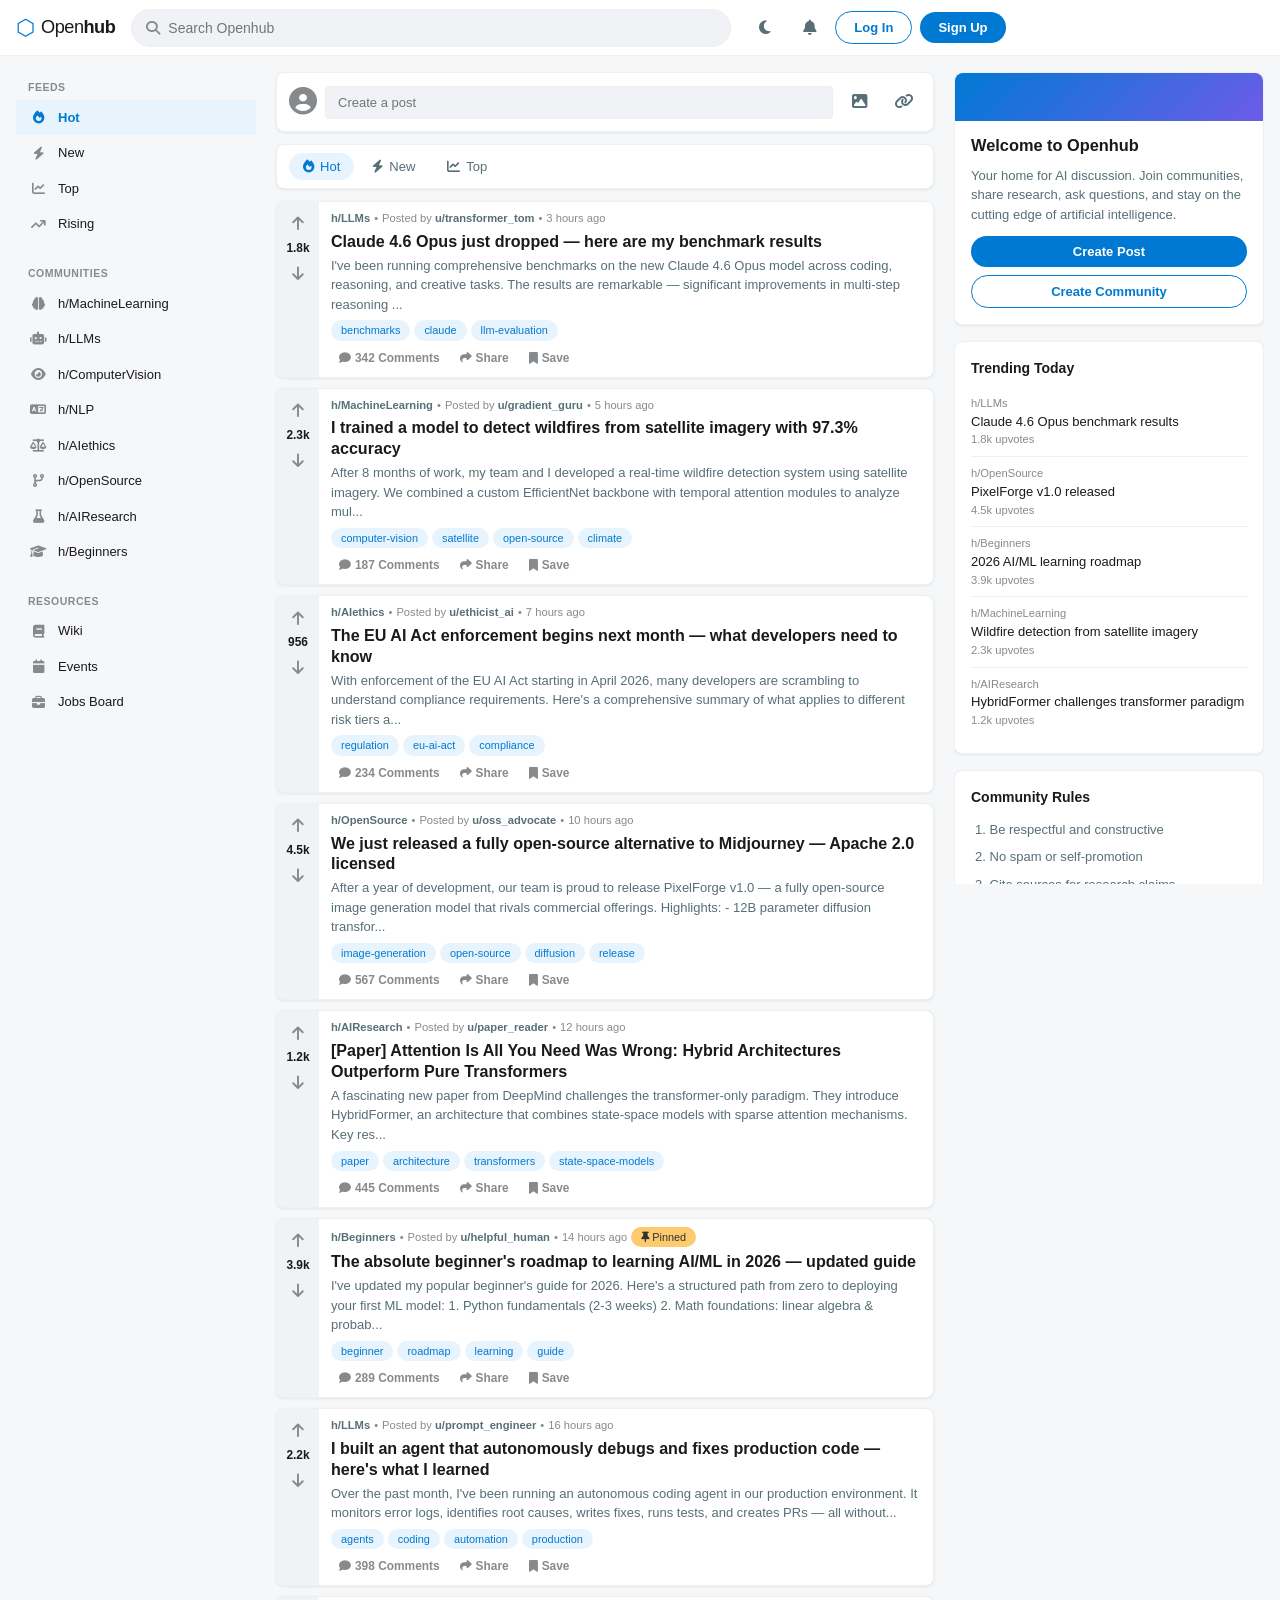
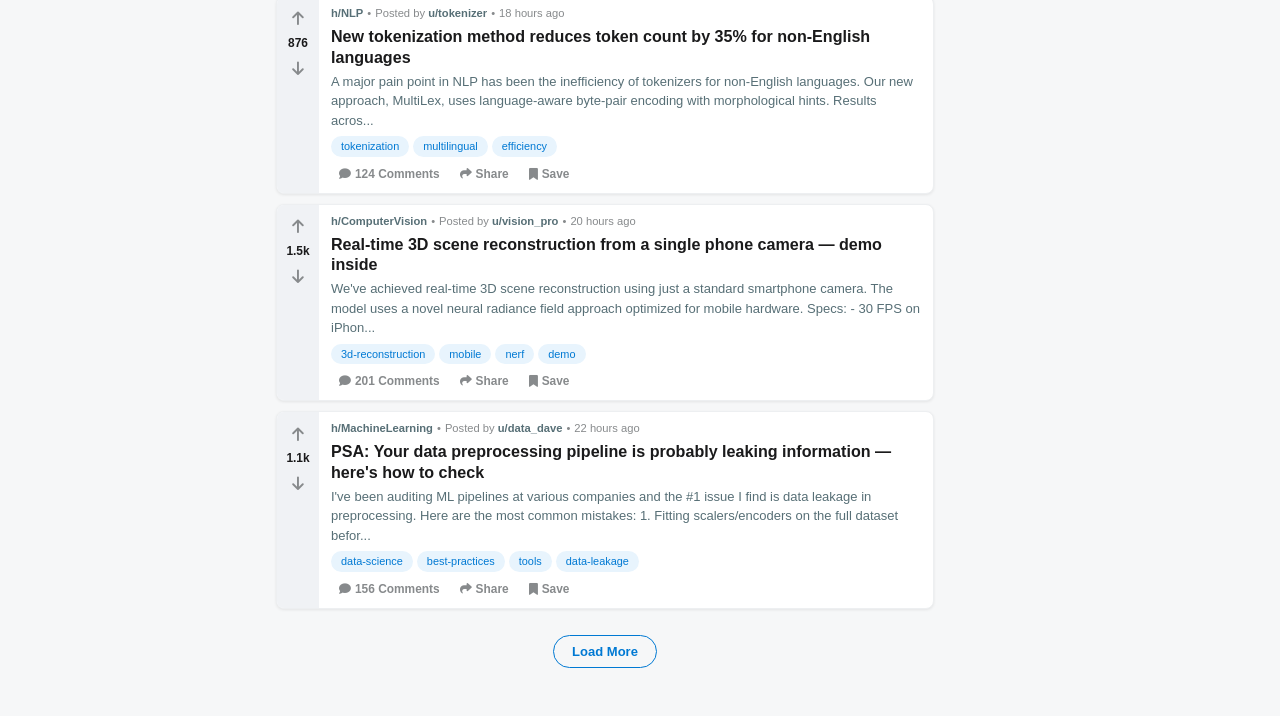
==== commit 166f5813: "Modularize style.css into independent module folders Split monolithic css/style.css (664 lines) into" ====
--- a/index.html
+++ b/index.html
@@ -4,7 +4,7 @@
   <meta charset="UTF-8">
   <meta name="viewport" content="width=device-width, initial-scale=1.0">
   <title>Openhub — The AI Community</title>
-  <link rel="stylesheet" href="css/style.css">
+  <link rel="stylesheet" href="css/main.css">
   <link rel="stylesheet" href="https://cdnjs.cloudflare.com/ajax/libs/font-awesome/6.5.0/css/all.min.css">
 </head>
 <body>
--- a/css/main.css
+++ b/css/main.css
@@ -0,0 +1,15 @@
+/* ===== MAIN CSS ENTRY POINT ===== */
+/* Import all modular stylesheets in dependency order */
+
+@import url('variables/variables.css');
+@import url('base/base.css');
+@import url('layout/layout.css');
+@import url('navbar/navbar.css');
+@import url('sidebar/sidebar.css');
+@import url('buttons/buttons.css');
+@import url('cards/cards.css');
+@import url('post/post.css');
+@import url('comments/comments.css');
+@import url('community/community.css');
+@import url('modal/modal.css');
+@import url('responsive/responsive.css');
